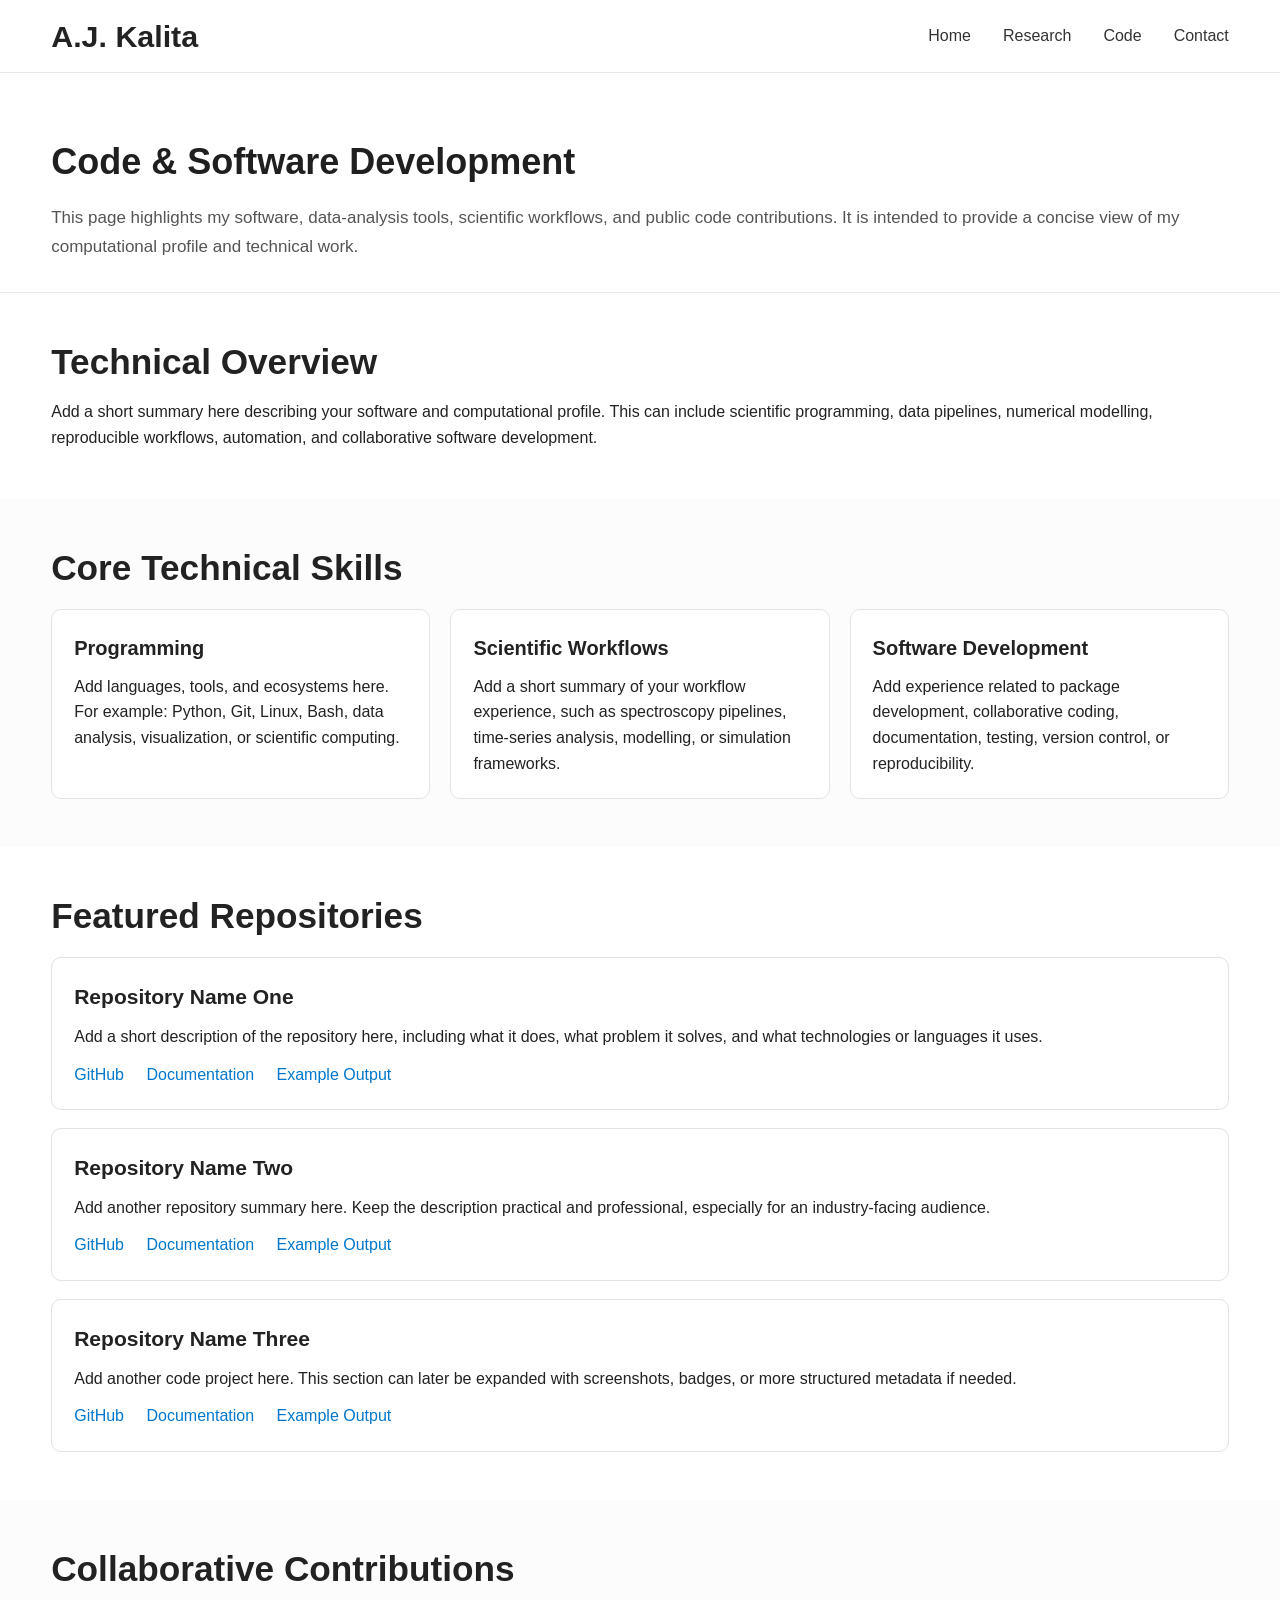
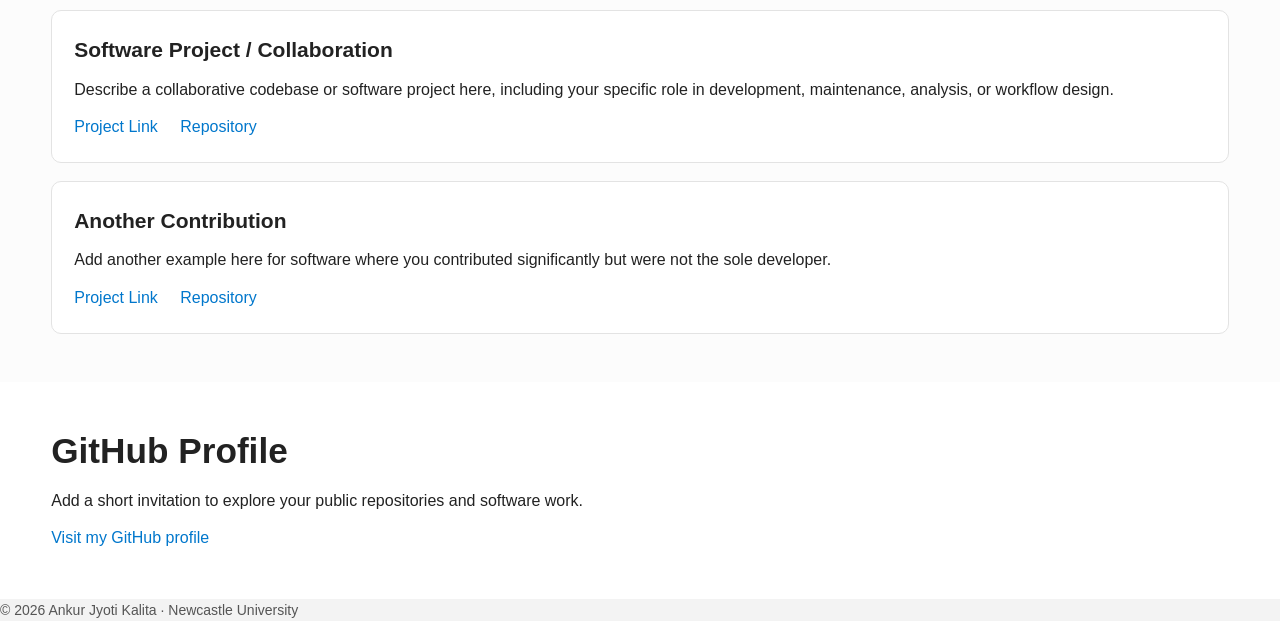
==== code.html @ 619321eb "updated page styles" ====
<!DOCTYPE html>
<html lang="en">
<head>
    <meta charset="UTF-8">
    <meta name="viewport" content="width=device-width, initial-scale=1.0">
    <title>Code | Ankur Jyoti Kalita</title>
    <link rel="stylesheet" href="css/styles.css">
</head>
<body>

    <nav class="navbar">
        <div class="nav-container">
            <div class="logo">A.J. Kalita</div>
            <ul class="nav-links">
                <li><a href="index.html">Home</a></li>
                <li><a href="research.html">Research</a></li>
                <li><a href="code.html">Code</a></li>
                <li><a href="contact.html">Contact</a></li>
            </ul>
        </div>
    </nav>

    <header class="page-header">
        <div class="container">
            <h1>Code & Software Development</h1>
            <p class="page-intro">
                This page highlights my software, data-analysis tools, scientific workflows,
                and public code contributions. It is intended to provide a concise view of
                my computational profile and technical work.
            </p>
        </div>
    </header>

    <main>

        <section class="content-section">
            <div class="container">
                <h2>Technical Overview</h2>
                <p>
                    Add a short summary here describing your software and computational profile.
                    This can include scientific programming, data pipelines, numerical modelling,
                    reproducible workflows, automation, and collaborative software development.
                </p>
            </div>
        </section>

        <section class="content-section alt-section">
            <div class="container">
                <h2>Core Technical Skills</h2>

                <div class="card-grid">
                    <article class="info-card">
                        <h3>Programming</h3>
                        <p>
                            Add languages, tools, and ecosystems here. For example: Python, Git,
                            Linux, Bash, data analysis, visualization, or scientific computing.
                        </p>
                    </article>

                    <article class="info-card">
                        <h3>Scientific Workflows</h3>
                        <p>
                            Add a short summary of your workflow experience, such as spectroscopy
                            pipelines, time-series analysis, modelling, or simulation frameworks.
                        </p>
                    </article>

                    <article class="info-card">
                        <h3>Software Development</h3>
                        <p>
                            Add experience related to package development, collaborative coding,
                            documentation, testing, version control, or reproducibility.
                        </p>
                    </article>
                </div>
            </div>
        </section>

        <section class="content-section">
            <div class="container">
                <h2>Featured Repositories</h2>

                <div class="stack-list">
                    <article class="stack-item">
                        <h3>Repository Name One</h3>
                        <p>
                            Add a short description of the repository here, including what it does,
                            what problem it solves, and what technologies or languages it uses.
                        </p>
                        <p class="item-links">
                            <a href="#">GitHub</a>
                            <a href="#">Documentation</a>
                            <a href="#">Example Output</a>
                        </p>
                    </article>

                    <article class="stack-item">
                        <h3>Repository Name Two</h3>
                        <p>
                            Add another repository summary here. Keep the description practical and
                            professional, especially for an industry-facing audience.
                        </p>
                        <p class="item-links">
                            <a href="#">GitHub</a>
                            <a href="#">Documentation</a>
                            <a href="#">Example Output</a>
                        </p>
                    </article>

                    <article class="stack-item">
                        <h3>Repository Name Three</h3>
                        <p>
                            Add another code project here. This section can later be expanded with
                            screenshots, badges, or more structured metadata if needed.
                        </p>
                        <p class="item-links">
                            <a href="#">GitHub</a>
                            <a href="#">Documentation</a>
                            <a href="#">Example Output</a>
                        </p>
                    </article>
                </div>
            </div>
        </section>

        <section class="content-section alt-section">
            <div class="container">
                <h2>Collaborative Contributions</h2>

                <div class="stack-list">
                    <article class="stack-item">
                        <h3>Software Project / Collaboration</h3>
                        <p>
                            Describe a collaborative codebase or software project here, including
                            your specific role in development, maintenance, analysis, or workflow design.
                        </p>
                        <p class="item-links">
                            <a href="#">Project Link</a>
                            <a href="#">Repository</a>
                        </p>
                    </article>

                    <article class="stack-item">
                        <h3>Another Contribution</h3>
                        <p>
                            Add another example here for software where you contributed significantly
                            but were not the sole developer.
                        </p>
                        <p class="item-links">
                            <a href="#">Project Link</a>
                            <a href="#">Repository</a>
                        </p>
                    </article>
                </div>
            </div>
        </section>

        <section class="content-section">
            <div class="container">
                <h2>GitHub Profile</h2>
                <p>
                    Add a short invitation to explore your public repositories and software work.
                </p>
                <p class="item-links">
                    <a href="#">Visit my GitHub profile</a>
                </p>
            </div>
        </section>

    </main>

    <footer>
        <p>© 2026 Ankur Jyoti Kalita · Newcastle University</p>
    </footer>

</body>
</html>
---- css/styles.css ----
/* ================= RESET / BASE ================= */
* {
    margin: 0;
    padding: 0;
    box-sizing: border-box;
}

:root {
    --text: #222;
    --muted: #444;
    --muted-2: #555;
    --bg: #f9f9f9;
    --white: #ffffff;
    --border: #e3e3e3;
    --border-light: #e8e8e8;
    --footer-bg: #f3f3f3;
    --accent: #1f4e79;
    --accent-dark: #163955;
}

body {
    font-family: -apple-system, BlinkMacSystemFont, "Segoe UI", Roboto, sans-serif;
    line-height: 1.6;
    color: var(--text);
    background-color: var(--bg);
}

/* shared width for navbar + content */
.container,
.nav-container {
    width: min(1400px, 92vw);
    margin: 0 auto;
}

/* ================= NAVBAR ================= */
.navbar {
    background: var(--white);
    border-bottom: 1px solid var(--border-light);
    position: sticky;
    top: 0;
    z-index: 1000;
}

.nav-container {
    display: flex;
    justify-content: space-between;
    align-items: center;
    min-height: 72px;
}

.logo {
    font-weight: 600;
    font-size: 1.9rem;
    line-height: 1;
    color: var(--text);
}

.nav-links {
    list-style: none;
    display: flex;
    gap: 2rem;
    align-items: center;
}

.nav-links a {
    text-decoration: none;
    color: #333;
    font-size: 1rem;
    line-height: 1;
    transition: color 0.2s ease;
}

.nav-links a:hover {
    color: #0077cc;
}

.nav-links a.active {
    color: var(--accent);
    font-weight: 600;
}

/* ================= GENERAL SECTIONS ================= */
section {
    background: var(--white);
}

.content-section {
    padding: 3rem 0;
}

.alt-section {
    background: #fcfcfc;
}

h2 {
    font-size: 2.2rem;
    line-height: 1.2;
    margin-bottom: 1rem;
}

/* ================= HOME BANNER ================= */
.home-banner {
    position: relative;
    min-height: 60vh;
    display: flex;
    align-items: center;
    justify-content: center;
    text-align: center;
    background: url("../assets/images/stars.jpg") center center / cover no-repeat;
}

.banner-overlay {
    position: absolute;
    inset: 0;
    background: rgba(0, 0, 0, 0.45);
}

.banner-content {
    position: relative;
    z-index: 1;
    color: var(--white);
    padding: 2rem;
}

.banner-content h1 {
    font-size: 3.2rem;
    font-weight: 600;
    margin-bottom: 0.5rem;
}

.banner-content p {
    font-size: 1.15rem;
    opacity: 0.95;
}

/* ================= HOMEPAGE TEXT BLOCK ================= */
.section-heading {
    margin-bottom: 2rem;
}

.section-heading h2 {
    margin-bottom: 1rem;
}

.lead-text {
    width: 100%;
    max-width: none;
    font-size: 1.05rem;
    color: var(--muted);
    line-height: 1.75;
}

/* ================= FEATURE GRID ================= */
.feature-grid {
    display: grid;
    grid-template-columns: repeat(3, minmax(0, 1fr));
    gap: 2rem;
    margin-top: 1.5rem;
    width: 100%;
}

.feature-card {
    background: var(--white);
    border: 1px solid var(--border);
    border-radius: 16px;
    padding: 1.5rem;
    text-align: center;
    transition: transform 0.2s ease, box-shadow 0.2s ease;
}

.feature-card:hover {
    transform: translateY(-4px);
    box-shadow: 0 10px 24px rgba(0, 0, 0, 0.08);
}

.feature-image-wrap {
    width: 230px;
    height: 230px;
    border-radius: 50%;
    overflow: hidden;
    margin: 0 auto 1.2rem auto;
    border: 4px solid #f2f2f2;
}

.feature-image-wrap img {
    width: 100%;
    height: 100%;
    object-fit: cover;
}

.feature-card h3 {
    margin-bottom: 0.75rem;
    font-size: 1.4rem;
}

.feature-card p {
    color: var(--text);
}

/* ================= BUTTONS / LINKS ================= */
.button-link {
    display: inline-block;
    margin-top: 1rem;
    padding: 0.75rem 1.2rem;
    background: var(--accent);
    color: var(--white);
    text-decoration: none;
    border-radius: 10px;
    font-weight: 500;
    transition: background 0.2s ease;
}

.button-link:hover {
    background: var(--accent-dark);
}

.item-links {
    margin-top: 12px;
}

.item-links a {
    text-decoration: none;
    color: #0077cc;
    margin-right: 18px;
    font-weight: 500;
}

.item-links a:hover {
    text-decoration: underline;
}

/* ================= CV SECTION ================= */
.cv-buttons {
    display: flex;
    gap: 20px;
    flex-wrap: wrap;
}

.cv-card {
    flex: 1;
    min-width: 250px;
    padding: 20px;
    border: 1px solid #ddd;
    border-radius: 10px;
    text-decoration: none;
    color: inherit;
    transition: transform 0.2s ease, border-color 0.2s ease;
}

.cv-card:hover {
    border-color: #0077cc;
    transform: translateY(-3px);
}

/* ================= PAGE HEADER ================= */
.page-header {
    background: var(--white);
    padding: 60px 0 30px 0;
    border-bottom: 1px solid var(--border-light);
}

.page-header h1 {
    font-size: 36px;
    font-weight: 600;
    margin-bottom: 12px;
    color: #1f1f1f;
}

.page-intro {
    width: 100%;
    max-width: none;
    font-size: 17px;
    color: var(--muted-2);
    line-height: 1.75;
}

/* ================= CARD GRID (GENERIC) ================= */
.card-grid {
    display: grid;
    grid-template-columns: repeat(auto-fit, minmax(260px, 1fr));
    gap: 20px;
    margin-top: 20px;
}

.info-card {
    background: var(--white);
    border: 1px solid var(--border);
    border-radius: 10px;
    padding: 22px;
    transition: transform 0.2s ease, border-color 0.2s ease;
}

.info-card:hover {
    transform: translateY(-3px);
    border-color: #0077cc;
}

.info-card h3 {
    margin-bottom: 10px;
    font-size: 20px;
    color: var(--text);
}

/* ================= STACKED LIST ================= */
.stack-list {
    display: flex;
    flex-direction: column;
    gap: 18px;
    margin-top: 20px;
}

.stack-item {
    background: var(--white);
    border: 1px solid var(--border);
    border-radius: 10px;
    padding: 22px;
}

.stack-item h3 {
    margin-bottom: 10px;
    font-size: 21px;
    color: var(--text);
}

.stack-item h4 {
    font-size: 18px;
    margin-bottom: 6px;
}

/* ================= RESEARCH PAGE: TWO COLUMN LAYOUT ================= */
.two-column-layout {
    display: grid;
    grid-template-columns: 1fr 1fr;
    gap: 40px;
    margin-top: 25px;
}

.column h3 {
    margin-bottom: 15px;
    font-size: 22px;
}

.publication-list {
    display: flex;
    flex-direction: column;
    gap: 18px;
}

.publication-item {
    border-bottom: 1px solid #e5e5e5;
    padding-bottom: 12px;
}

.pub-title {
    font-weight: 500;
    font-size: 16px;
    color: var(--text);
}

.pub-meta {
    font-size: 14px;
    color: #666;
    margin-top: 3px;
}

/* ================= USEFUL LINKS ================= */
.useful-links-section {
    background: var(--accent);
    color: var(--white);
    padding: 2rem 0;
}

.useful-links-section h2 {
    margin-bottom: 1.5rem;
    color: var(--white);
}

.links-columns {
    display: grid;
    grid-template-columns: repeat(2, minmax(0, 1fr));
    gap: 2rem;
}

.useful-links-list {
    list-style: none;
}

.useful-links-list li {
    margin-bottom: 0.9rem;
    line-height: 1.5;
}

.useful-links-list a {
    color: var(--white);
    text-decoration: none;
}

.useful-links-list a:hover {
    text-decoration: underline;
}

/* ================= FOOTER ================= */
footer,
.site-footer {
    background: var(--footer-bg);
    font-size: 14px;
    color: var(--muted-2);
}

.site-footer {
    padding: 1.4rem 0;
}

.footer-flex {
    display: flex;
    justify-content: space-between;
    align-items: center;
    gap: 1rem;
}

.footer-button {
    margin-top: 0;
}

/* ================= RESPONSIVE ================= */
@media (max-width: 1100px) {
    .feature-grid {
        grid-template-columns: repeat(2, minmax(0, 1fr));
    }
}

@media (max-width: 900px) {
    .links-columns,
    .footer-flex,
    .two-column-layout {
        grid-template-columns: 1fr;
        display: grid;
    }

    .banner-content h1 {
        font-size: 2.4rem;
    }

    .feature-image-wrap {
        width: 180px;
        height: 180px;
    }

    .logo {
        font-size: 1.5rem;
    }

    .nav-links {
        gap: 1rem;
    }
}

@media (max-width: 700px) {
    .feature-grid {
        grid-template-columns: 1fr;
    }

    .nav-container {
        flex-direction: column;
        justify-content: center;
        gap: 0.8rem;
        padding: 14px 0;
    }

    .nav-links {
        flex-wrap: wrap;
        justify-content: center;
    }

    h2 {
        font-size: 1.8rem;
    }

    .page-header h1 {
        font-size: 2rem;
    }

    .banner-content h1 {
        font-size: 2rem;
    }

    .banner-content p,
    .lead-text,
    .page-intro {
        font-size: 1rem;
    }
}
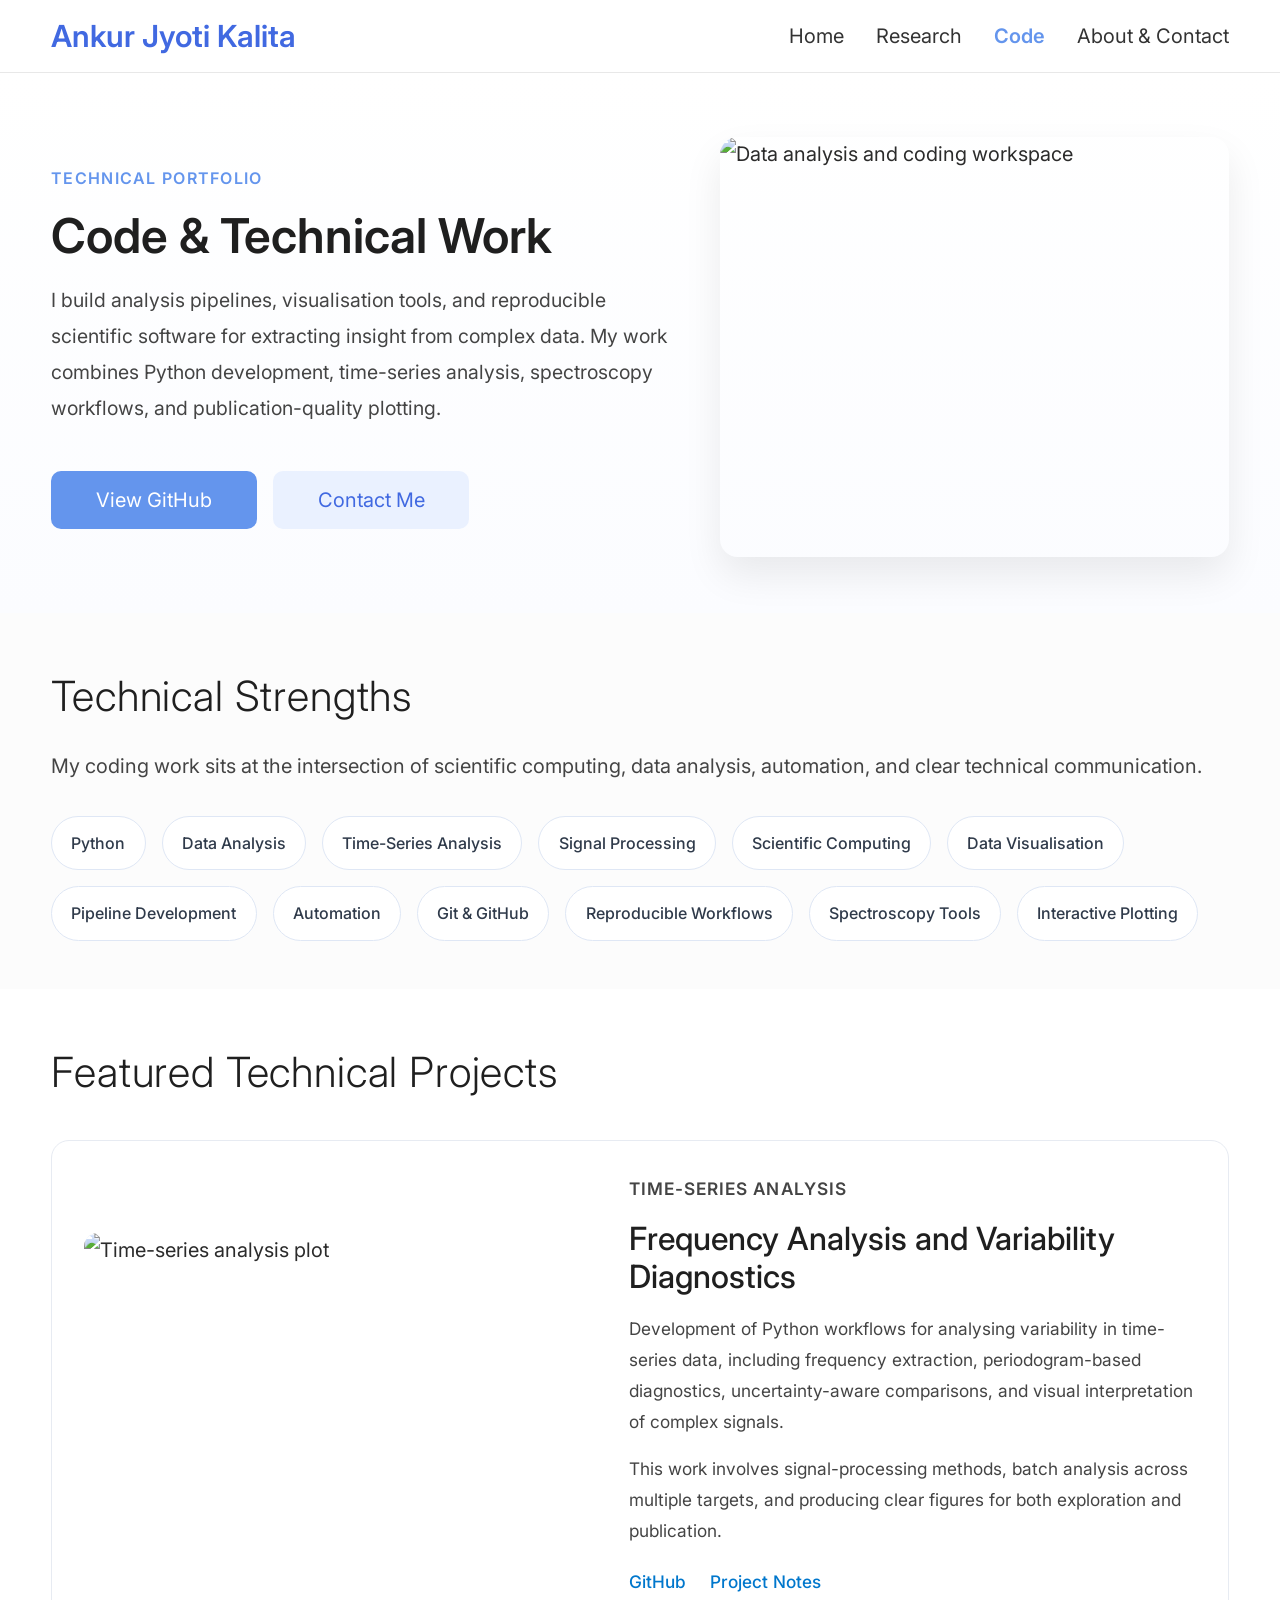
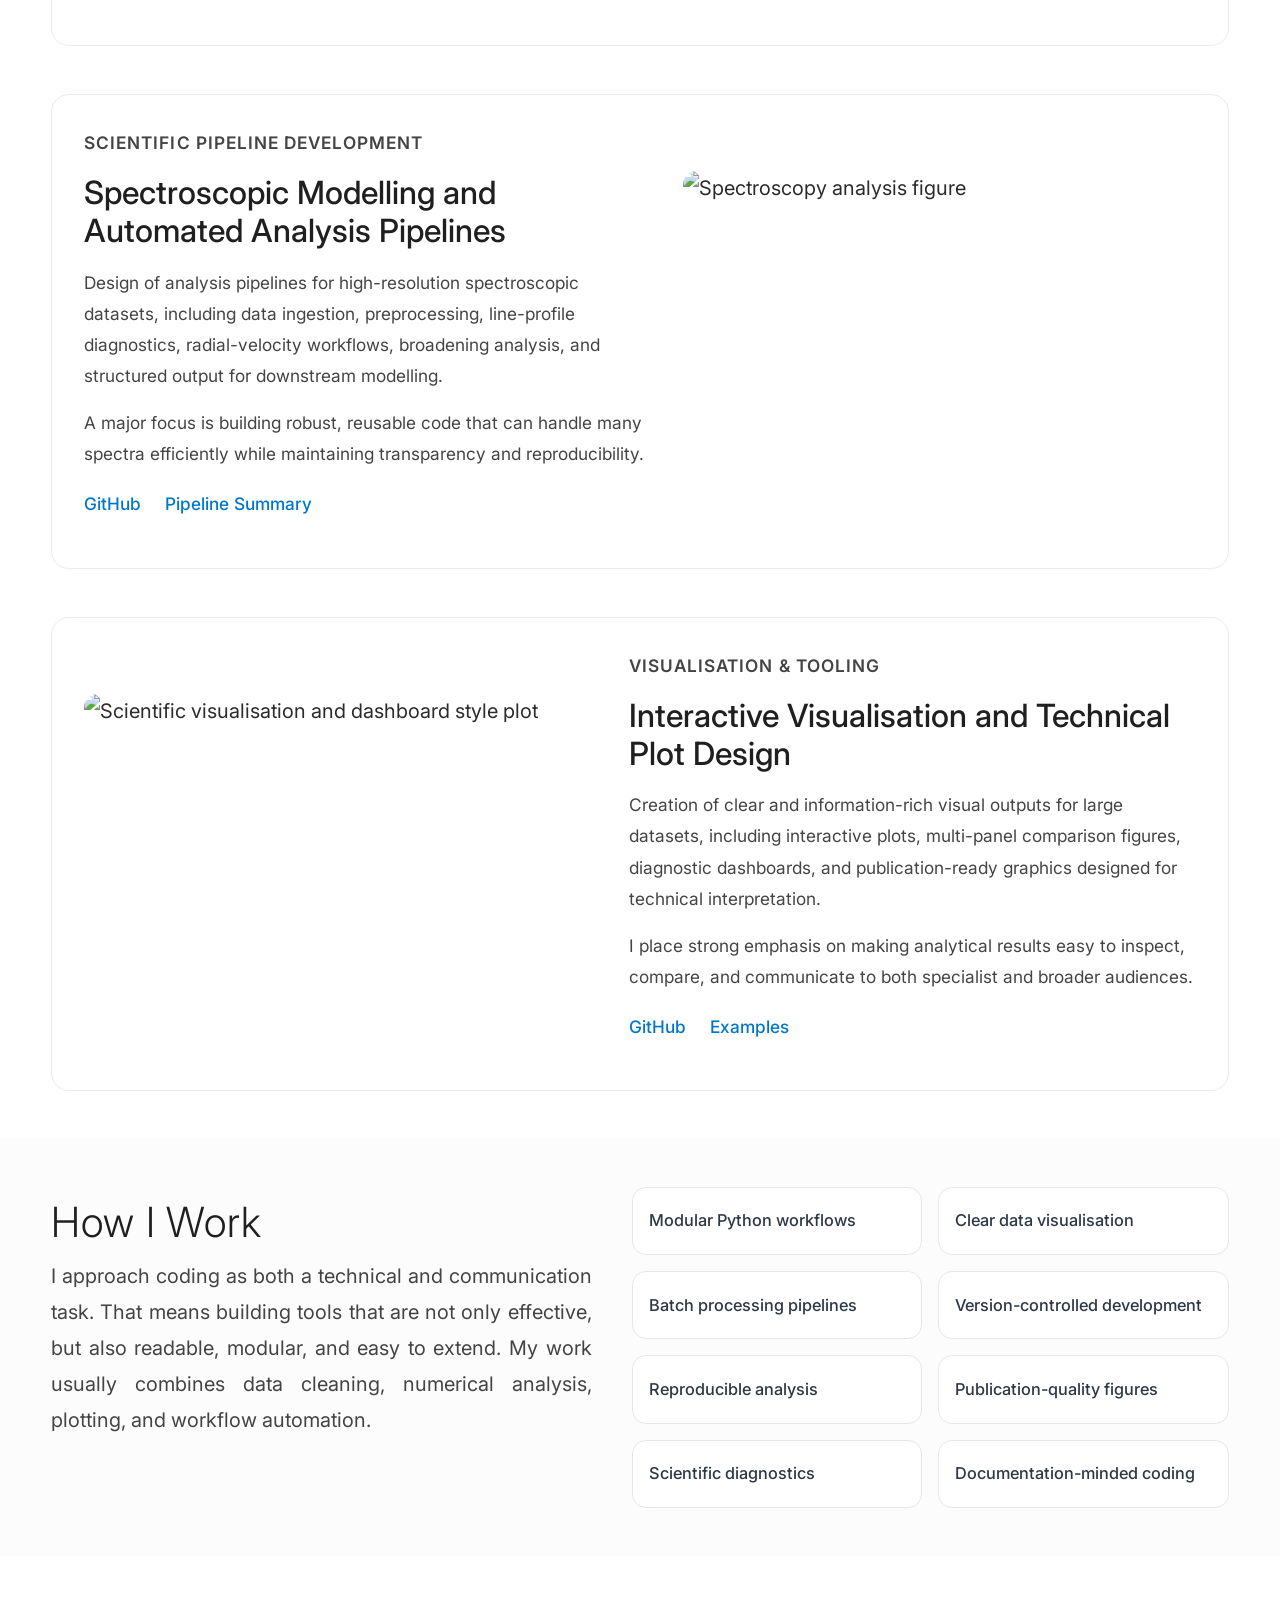
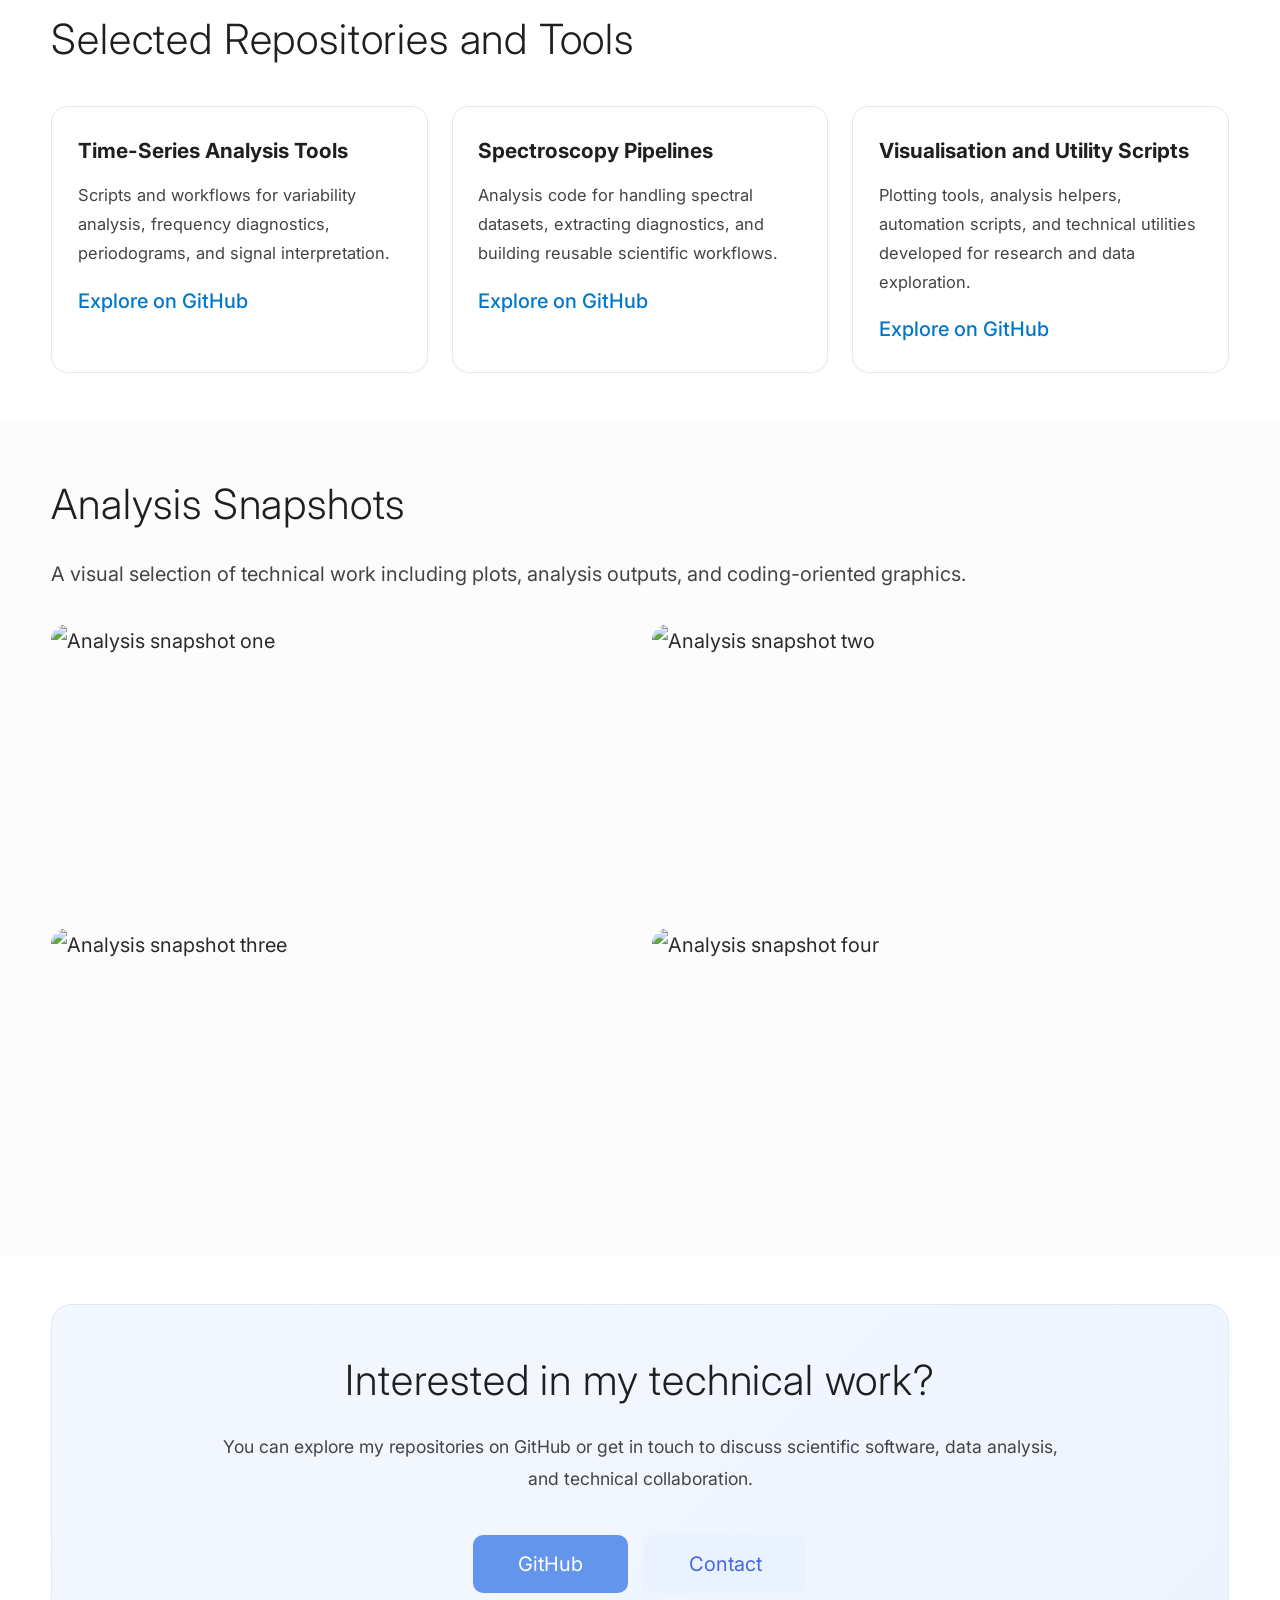
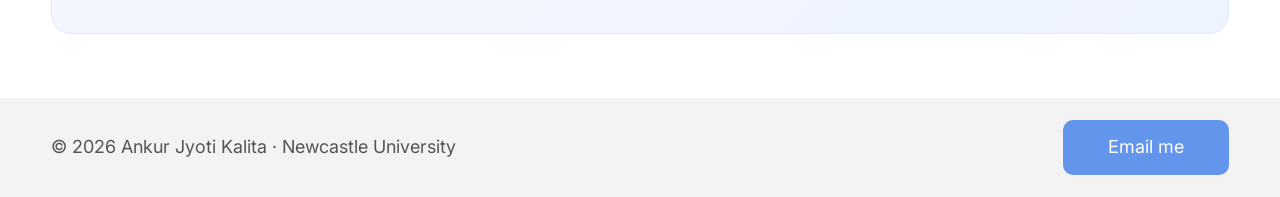
==== commit 79e9f452: "code page updated" ====
--- a/code.html
+++ b/code.html
@@ -5,172 +5,278 @@
     <meta name="viewport" content="width=device-width, initial-scale=1.0">
     <title>Code | Ankur Jyoti Kalita</title>
     <link rel="stylesheet" href="css/styles.css">
+    <link rel="stylesheet" href="css/code.css">
+    <link href="https://fonts.googleapis.com/css2?family=Inter:wght@300;400;500;600&display=swap" rel="stylesheet">
 </head>
 <body>
 
     <nav class="navbar">
         <div class="nav-container">
-            <div class="logo">A.J. Kalita</div>
+            <div class="logo">Ankur Jyoti Kalita</div>
             <ul class="nav-links">
                 <li><a href="index.html">Home</a></li>
                 <li><a href="research.html">Research</a></li>
-                <li><a href="code.html">Code</a></li>
-                <li><a href="contact.html">Contact</a></li>
+                <li><a href="code.html" class="active">Code</a></li>
+                <li><a href="contact.html">About &amp; Contact</a></li>
             </ul>
         </div>
     </nav>
 
-    <header class="page-header">
-        <div class="container">
-            <h1>Code & Software Development</h1>
-            <p class="page-intro">
-                This page highlights my software, data-analysis tools, scientific workflows,
-                and public code contributions. It is intended to provide a concise view of
-                my computational profile and technical work.
-            </p>
+    <main>
+
+        <!-- Hero / Intro -->
+        <section class="code-hero-section">
+            <div class="container">
+                <div class="code-hero-grid">
+                    <div class="code-hero-text">
+                        <p class="code-kicker">Technical Portfolio</p>
+                        <h1>Code &amp; Technical Work</h1>
+                        <p class="code-hero-lead">
+                            I build analysis pipelines, visualisation tools, and reproducible scientific software
+                            for extracting insight from complex data. My work combines Python development,
+                            time-series analysis, spectroscopy workflows, and publication-quality plotting.
+                        </p>
+
+                        <div class="code-hero-buttons">
+                            <a href="https://github.com/Ankurjyoti07/" target="_blank" class="button-link">View GitHub</a>
+                            <a href="contact.html" class="button-link secondary-button">Contact Me</a>
+                        </div>
+                    </div>
+
+                    <div class="code-hero-image">
+                        <img src="assets/images/code_hero.jpg" alt="Data analysis and coding workspace">
+                    </div>
+                </div>
+            </div>
+        </section>
+
+        <!-- Skills / strengths -->
+        <section class="content-section alt-section">
+            <div class="container">
+                <div class="section-heading">
+                    <h2>Technical Strengths</h2>
+                    <p class="lead-text">
+                        My coding work sits at the intersection of scientific computing, data analysis,
+                        automation, and clear technical communication.
+                    </p>
+                </div>
+
+                <div class="skills-grid">
+                    <div class="skill-pill">Python</div>
+                    <div class="skill-pill">Data Analysis</div>
+                    <div class="skill-pill">Time-Series Analysis</div>
+                    <div class="skill-pill">Signal Processing</div>
+                    <div class="skill-pill">Scientific Computing</div>
+                    <div class="skill-pill">Data Visualisation</div>
+                    <div class="skill-pill">Pipeline Development</div>
+                    <div class="skill-pill">Automation</div>
+                    <div class="skill-pill">Git &amp; GitHub</div>
+                    <div class="skill-pill">Reproducible Workflows</div>
+                    <div class="skill-pill">Spectroscopy Tools</div>
+                    <div class="skill-pill">Interactive Plotting</div>
+                </div>
+            </div>
+        </section>
+
+        <!-- Featured projects -->
+        <section class="content-section">
+            <div class="container">
+                <div class="section-heading">
+                    <h2>Featured Technical Projects</h2>
+                </div>
+
+                <div class="project-showcase">
+
+                    <article class="project-feature">
+                        <div class="project-image">
+                            <img src="assets/images/project_timeseries.jpg" alt="Time-series analysis plot">
+                        </div>
+                        <div class="project-content">
+                            <p class="project-tag">Time-Series Analysis</p>
+                            <h3>Frequency Analysis and Variability Diagnostics</h3>
+                            <p>
+                                Development of Python workflows for analysing variability in time-series data,
+                                including frequency extraction, periodogram-based diagnostics, uncertainty-aware
+                                comparisons, and visual interpretation of complex signals.
+                            </p>
+                            <p>
+                                This work involves signal-processing methods, batch analysis across multiple targets,
+                                and producing clear figures for both exploration and publication.
+                            </p>
+                            <p class="project-links">
+                                <a href="https://github.com/Ankurjyoti07/" target="_blank">GitHub</a>
+                                <a href="#">Project Notes</a>
+                            </p>
+                        </div>
+                    </article>
+
+                    <article class="project-feature reverse">
+                        <div class="project-image">
+                            <img src="assets/images/project_spectroscopy.jpg" alt="Spectroscopy analysis figure">
+                        </div>
+                        <div class="project-content">
+                            <p class="project-tag">Scientific Pipeline Development</p>
+                            <h3>Spectroscopic Modelling and Automated Analysis Pipelines</h3>
+                            <p>
+                                Design of analysis pipelines for high-resolution spectroscopic datasets, including
+                                data ingestion, preprocessing, line-profile diagnostics, radial-velocity workflows,
+                                broadening analysis, and structured output for downstream modelling.
+                            </p>
+                            <p>
+                                A major focus is building robust, reusable code that can handle many spectra efficiently
+                                while maintaining transparency and reproducibility.
+                            </p>
+                            <p class="project-links">
+                                <a href="https://github.com/Ankurjyoti07/" target="_blank">GitHub</a>
+                                <a href="#">Pipeline Summary</a>
+                            </p>
+                        </div>
+                    </article>
+
+                    <article class="project-feature">
+                        <div class="project-image">
+                            <img src="assets/images/project_visualisation.jpg" alt="Scientific visualisation and dashboard style plot">
+                        </div>
+                        <div class="project-content">
+                            <p class="project-tag">Visualisation &amp; Tooling</p>
+                            <h3>Interactive Visualisation and Technical Plot Design</h3>
+                            <p>
+                                Creation of clear and information-rich visual outputs for large datasets, including
+                                interactive plots, multi-panel comparison figures, diagnostic dashboards, and
+                                publication-ready graphics designed for technical interpretation.
+                            </p>
+                            <p>
+                                I place strong emphasis on making analytical results easy to inspect, compare,
+                                and communicate to both specialist and broader audiences.
+                            </p>
+                            <p class="project-links">
+                                <a href="https://github.com/Ankurjyoti07/" target="_blank">GitHub</a>
+                                <a href="#">Examples</a>
+                            </p>
+                        </div>
+                    </article>
+
+                </div>
+            </div>
+        </section>
+
+        <!-- How I work -->
+        <section class="content-section alt-section">
+            <div class="container">
+                <div class="work-grid">
+                    <div class="work-text">
+                        <h2>How I Work</h2>
+                        <p class="lead-text">
+                            I approach coding as both a technical and communication task. That means building tools
+                            that are not only effective, but also readable, modular, and easy to extend. My work
+                            usually combines data cleaning, numerical analysis, plotting, and workflow automation.
+                        </p>
+                    </div>
+
+                    <div class="work-checklist">
+                        <div class="work-card">Modular Python workflows</div>
+                        <div class="work-card">Clear data visualisation</div>
+                        <div class="work-card">Batch processing pipelines</div>
+                        <div class="work-card">Version-controlled development</div>
+                        <div class="work-card">Reproducible analysis</div>
+                        <div class="work-card">Publication-quality figures</div>
+                        <div class="work-card">Scientific diagnostics</div>
+                        <div class="work-card">Documentation-minded coding</div>
+                    </div>
+                </div>
+            </div>
+        </section>
+
+        <!-- Repository highlight -->
+        <section class="content-section">
+            <div class="container">
+                <div class="section-heading">
+                    <h2>Selected Repositories and Tools</h2>
+                </div>
+
+                <div class="repo-grid">
+                    <article class="repo-card">
+                        <h3>Time-Series Analysis Tools</h3>
+                        <p>
+                            Scripts and workflows for variability analysis, frequency diagnostics,
+                            periodograms, and signal interpretation.
+                        </p>
+                        <a href="https://github.com/Ankurjyoti07/" target="_blank">Explore on GitHub</a>
+                    </article>
+
+                    <article class="repo-card">
+                        <h3>Spectroscopy Pipelines</h3>
+                        <p>
+                            Analysis code for handling spectral datasets, extracting diagnostics,
+                            and building reusable scientific workflows.
+                        </p>
+                        <a href="https://github.com/Ankurjyoti07/" target="_blank">Explore on GitHub</a>
+                    </article>
+
+                    <article class="repo-card">
+                        <h3>Visualisation and Utility Scripts</h3>
+                        <p>
+                            Plotting tools, analysis helpers, automation scripts, and technical utilities
+                            developed for research and data exploration.
+                        </p>
+                        <a href="https://github.com/Ankurjyoti07/" target="_blank">Explore on GitHub</a>
+                    </article>
+                </div>
+            </div>
+        </section>
+
+        <!-- Snapshot gallery -->
+        <section class="content-section alt-section">
+            <div class="container">
+                <div class="section-heading">
+                    <h2>Analysis Snapshots</h2>
+                    <p class="lead-text">
+                        A visual selection of technical work including plots, analysis outputs,
+                        and coding-oriented graphics.
+                    </p>
+                </div>
+
+                <div class="snapshot-grid">
+                    <div class="snapshot-item">
+                        <img src="assets/images/snapshot_1.jpg" alt="Analysis snapshot one">
+                    </div>
+                    <div class="snapshot-item">
+                        <img src="assets/images/snapshot_2.jpg" alt="Analysis snapshot two">
+                    </div>
+                    <div class="snapshot-item">
+                        <img src="assets/images/snapshot_3.jpg" alt="Analysis snapshot three">
+                    </div>
+                    <div class="snapshot-item">
+                        <img src="assets/images/snapshot_4.jpg" alt="Analysis snapshot four">
+                    </div>
+                </div>
+            </div>
+        </section>
+
+        <!-- Closing CTA -->
+        <section class="content-section code-cta-section">
+            <div class="container">
+                <div class="code-cta-box">
+                    <h2>Interested in my technical work?</h2>
+                    <p>
+                        You can explore my repositories on GitHub or get in touch to discuss
+                        scientific software, data analysis, and technical collaboration.
+                    </p>
+                    <div class="code-cta-links">
+                        <a href="https://github.com/Ankurjyoti07/" target="_blank" class="button-link">GitHub</a>
+                        <a href="contact.html" class="button-link secondary-button">Contact</a>
+                    </div>
+                </div>
+            </div>
+        </section>
+
+    </main>
+
+    <footer class="site-footer">
+        <div class="container footer-flex">
+            <p>© 2026 Ankur Jyoti Kalita · Newcastle University</p>
+            <a href="mailto:a.j.kalita2@newcastle.ac.uk" class="button-link footer-button">Email me</a>
         </div>
-    </header>
-
-    <main>
-
-        <section class="content-section">
-            <div class="container">
-                <h2>Technical Overview</h2>
-                <p>
-                    Add a short summary here describing your software and computational profile.
-                    This can include scientific programming, data pipelines, numerical modelling,
-                    reproducible workflows, automation, and collaborative software development.
-                </p>
-            </div>
-        </section>
-
-        <section class="content-section alt-section">
-            <div class="container">
-                <h2>Core Technical Skills</h2>
-
-                <div class="card-grid">
-                    <article class="info-card">
-                        <h3>Programming</h3>
-                        <p>
-                            Add languages, tools, and ecosystems here. For example: Python, Git,
-                            Linux, Bash, data analysis, visualization, or scientific computing.
-                        </p>
-                    </article>
-
-                    <article class="info-card">
-                        <h3>Scientific Workflows</h3>
-                        <p>
-                            Add a short summary of your workflow experience, such as spectroscopy
-                            pipelines, time-series analysis, modelling, or simulation frameworks.
-                        </p>
-                    </article>
-
-                    <article class="info-card">
-                        <h3>Software Development</h3>
-                        <p>
-                            Add experience related to package development, collaborative coding,
-                            documentation, testing, version control, or reproducibility.
-                        </p>
-                    </article>
-                </div>
-            </div>
-        </section>
-
-        <section class="content-section">
-            <div class="container">
-                <h2>Featured Repositories</h2>
-
-                <div class="stack-list">
-                    <article class="stack-item">
-                        <h3>Repository Name One</h3>
-                        <p>
-                            Add a short description of the repository here, including what it does,
-                            what problem it solves, and what technologies or languages it uses.
-                        </p>
-                        <p class="item-links">
-                            <a href="#">GitHub</a>
-                            <a href="#">Documentation</a>
-                            <a href="#">Example Output</a>
-                        </p>
-                    </article>
-
-                    <article class="stack-item">
-                        <h3>Repository Name Two</h3>
-                        <p>
-                            Add another repository summary here. Keep the description practical and
-                            professional, especially for an industry-facing audience.
-                        </p>
-                        <p class="item-links">
-                            <a href="#">GitHub</a>
-                            <a href="#">Documentation</a>
-                            <a href="#">Example Output</a>
-                        </p>
-                    </article>
-
-                    <article class="stack-item">
-                        <h3>Repository Name Three</h3>
-                        <p>
-                            Add another code project here. This section can later be expanded with
-                            screenshots, badges, or more structured metadata if needed.
-                        </p>
-                        <p class="item-links">
-                            <a href="#">GitHub</a>
-                            <a href="#">Documentation</a>
-                            <a href="#">Example Output</a>
-                        </p>
-                    </article>
-                </div>
-            </div>
-        </section>
-
-        <section class="content-section alt-section">
-            <div class="container">
-                <h2>Collaborative Contributions</h2>
-
-                <div class="stack-list">
-                    <article class="stack-item">
-                        <h3>Software Project / Collaboration</h3>
-                        <p>
-                            Describe a collaborative codebase or software project here, including
-                            your specific role in development, maintenance, analysis, or workflow design.
-                        </p>
-                        <p class="item-links">
-                            <a href="#">Project Link</a>
-                            <a href="#">Repository</a>
-                        </p>
-                    </article>
-
-                    <article class="stack-item">
-                        <h3>Another Contribution</h3>
-                        <p>
-                            Add another example here for software where you contributed significantly
-                            but were not the sole developer.
-                        </p>
-                        <p class="item-links">
-                            <a href="#">Project Link</a>
-                            <a href="#">Repository</a>
-                        </p>
-                    </article>
-                </div>
-            </div>
-        </section>
-
-        <section class="content-section">
-            <div class="container">
-                <h2>GitHub Profile</h2>
-                <p>
-                    Add a short invitation to explore your public repositories and software work.
-                </p>
-                <p class="item-links">
-                    <a href="#">Visit my GitHub profile</a>
-                </p>
-            </div>
-        </section>
-
-    </main>
-
-    <footer>
-        <p>© 2026 Ankur Jyoti Kalita · Newcastle University</p>
     </footer>
 
 </body>
--- a/css/styles.css
+++ b/css/styles.css
@@ -6,7 +6,7 @@
 }
 
 :root {
-    --text: #222;
+    --text: #4169E1;
     --muted: #444;
     --muted-2: #555;
     --bg: #f9f9f9;
@@ -14,21 +14,22 @@
     --border: #e3e3e3;
     --border-light: #e8e8e8;
     --footer-bg: #f3f3f3;
-    --accent: #1f4e79;
+    --accent: #6495ED;
     --accent-dark: #163955;
 }
 
 body {
-    font-family: -apple-system, BlinkMacSystemFont, "Segoe UI", Roboto, sans-serif;
-    line-height: 1.6;
-    color: var(--text);
-    background-color: var(--bg);
+    font-family: 'Inter', -apple-system, BlinkMacSystemFont, "Segoe UI", Roboto, sans-serif;
+    font-size: 20px;        /*increase from default (~16px) */
+    line-height: 1.7;
+    color: #2b2b2b;
+    background-color: #f9f9f9;
 }
 
 /* shared width for navbar + content */
 .container,
 .nav-container {
-    width: min(1400px, 92vw);
+    width: min(1600px, 92vw);
     margin: 0 auto;
 }
 
@@ -65,7 +66,7 @@
 .nav-links a {
     text-decoration: none;
     color: #333;
-    font-size: 1rem;
+    font-size: 1.25rem;
     line-height: 1;
     transition: color 0.2s ease;
 }
@@ -93,9 +94,10 @@
 }
 
 h2 {
-    font-size: 2.2rem;
-    line-height: 1.2;
-    margin-bottom: 1rem;
+    font-size: 2.6rem;
+    font-weight: 300;         /* thin look */
+    letter-spacing: 0.02em;   /* airy spacing */
+    color: #1f1f1f;           /* darker charcoal */
 }
 
 /* ================= HOME BANNER ================= */
@@ -129,7 +131,7 @@
 }
 
 .banner-content p {
-    font-size: 1.15rem;
+    font-size: 1.25rem;
     opacity: 0.95;
 }
 
@@ -143,11 +145,18 @@
 }
 
 .lead-text {
-    width: 100%;
+    font-size: 1.25rem;
+    line-height: 1.8;
+    color: #444;              /* softer than heading */
     max-width: none;
-    font-size: 1.05rem;
-    color: var(--muted);
-    line-height: 1.75;
+    text-align: justify;
+    text-justify: inter-word;
+    margin-bottom: 1.2rem
+}
+
+.lead-text strong {
+    font-weight: 500;
+    color: #1f1f1f;
 }
 
 /* ================= FEATURE GRID ================= */
@@ -160,22 +169,22 @@
 }
 
 .feature-card {
-    background: var(--white);
-    border: 1px solid var(--border);
-    border-radius: 16px;
-    padding: 1.5rem;
+    background: white;
+    border: none;
+    padding: 1.8rem;
     text-align: center;
-    transition: transform 0.2s ease, box-shadow 0.2s ease;
-}
+}
+
 
 .feature-card:hover {
-    transform: translateY(-4px);
-    box-shadow: 0 10px 24px rgba(0, 0, 0, 0.08);
-}
+    transform: none /*translateY(-6px)*/;
+    box-shadow:none /* 0 14px 30px rgba(0, 0, 0, 0.10)*/;
+}
+
 
 .feature-image-wrap {
-    width: 230px;
-    height: 230px;
+    width: 400px;
+    height: 280px;
     border-radius: 50%;
     overflow: hidden;
     margin: 0 auto 1.2rem auto;
@@ -188,25 +197,30 @@
     object-fit: cover;
 }
 
+
 .feature-card h3 {
-    margin-bottom: 0.75rem;
-    font-size: 1.4rem;
+    margin-top: 0.5rem;
+    margin-bottom: 0.6rem;
 }
 
 .feature-card p {
-    color: var(--text);
-}
+    font-size: 1.15rem;
+    line-height: 1.75;
+    color: #444;
+}
+
 
 /* ================= BUTTONS / LINKS ================= */
+
 .button-link {
     display: inline-block;
     margin-top: 1rem;
-    padding: 0.75rem 1.2rem;
+    padding: 0.75rem 2.8rem;
     background: var(--accent);
     color: var(--white);
     text-decoration: none;
     border-radius: 10px;
-    font-weight: 500;
+    font-weight: 400;
     transition: background 0.2s ease;
 }
 
@@ -229,29 +243,6 @@
     text-decoration: underline;
 }
 
-/* ================= CV SECTION ================= */
-.cv-buttons {
-    display: flex;
-    gap: 20px;
-    flex-wrap: wrap;
-}
-
-.cv-card {
-    flex: 1;
-    min-width: 250px;
-    padding: 20px;
-    border: 1px solid #ddd;
-    border-radius: 10px;
-    text-decoration: none;
-    color: inherit;
-    transition: transform 0.2s ease, border-color 0.2s ease;
-}
-
-.cv-card:hover {
-    border-color: #0077cc;
-    transform: translateY(-3px);
-}
-
 /* ================= PAGE HEADER ================= */
 .page-header {
     background: var(--white);
@@ -269,7 +260,7 @@
 .page-intro {
     width: 100%;
     max-width: none;
-    font-size: 17px;
+    font-size: 20px;
     color: var(--muted-2);
     line-height: 1.75;
 }
@@ -403,7 +394,7 @@
 footer,
 .site-footer {
     background: var(--footer-bg);
-    font-size: 14px;
+    font-size: 18px;
     color: var(--muted-2);
 }
 
@@ -487,6 +478,6 @@
     .banner-content p,
     .lead-text,
     .page-intro {
-        font-size: 1rem;
-    }
-}
+        font-size: 1.2rem;
+    }
+}
--- a/css/code.css
+++ b/css/code.css
@@ -0,0 +1,324 @@
+/* ================= CODE PAGE HERO ================= */
+
+.code-hero-section {
+    padding: 4rem 0 3.5rem 0;
+    background: linear-gradient(to bottom, #ffffff 0%, #fbfcff 100%);
+}
+
+.code-hero-grid {
+    display: grid;
+    grid-template-columns: 1.1fr 0.9fr;
+    gap: 3rem;
+    align-items: center;
+}
+
+.code-kicker {
+    font-size: 1rem;
+    font-weight: 600;
+    letter-spacing: 0.08em;
+    text-transform: uppercase;
+    color: var(--accent);
+    margin-bottom: 1rem;
+}
+
+.code-hero-text h1 {
+    font-size: 3rem;
+    font-weight: 600;
+    line-height: 1.15;
+    color: #1f1f1f;
+    margin-bottom: 1.2rem;
+}
+
+.code-hero-lead {
+    font-size: 1.22rem;
+    line-height: 1.85;
+    color: #444;
+    margin-bottom: 1.8rem;
+}
+
+.code-hero-buttons {
+    display: flex;
+    flex-wrap: wrap;
+    gap: 1rem;
+}
+
+.secondary-button {
+    background: #eaf1ff;
+    color: var(--text);
+}
+
+.secondary-button:hover {
+    background: #d9e7ff;
+}
+
+.code-hero-image img {
+    width: 100%;
+    height: 420px;
+    object-fit: cover;
+    border-radius: 18px;
+    display: block;
+    box-shadow: 0 18px 38px rgba(0, 0, 0, 0.08);
+}
+
+/* ================= SKILLS ================= */
+
+.skills-grid {
+    display: flex;
+    flex-wrap: wrap;
+    gap: 1rem;
+    margin-top: 1rem;
+}
+
+.skill-pill {
+    padding: 0.8rem 1.2rem;
+    background: #ffffff;
+    border: 1px solid #dfe7f5;
+    border-radius: 999px;
+    font-size: 1rem;
+    color: #2f3a4a;
+    font-weight: 500;
+}
+
+/* ================= PROJECT SHOWCASE ================= */
+
+.project-showcase {
+    display: flex;
+    flex-direction: column;
+    gap: 3rem;
+    margin-top: 1rem;
+}
+
+.project-feature {
+    display: grid;
+    grid-template-columns: 0.95fr 1.05fr;
+    gap: 2rem;
+    align-items: center;
+    padding: 2rem;
+    background: #ffffff;
+    border: 1px solid #e7ebf2;
+    border-radius: 18px;
+}
+
+.project-feature.reverse {
+    grid-template-columns: 1.05fr 0.95fr;
+}
+
+.project-feature.reverse .project-image {
+    order: 2;
+}
+
+.project-feature.reverse .project-content {
+    order: 1;
+}
+
+.project-image img {
+    width: 100%;
+    height: 320px;
+    object-fit: cover;
+    border-radius: 14px;
+    display: block;
+}
+
+.project-tag {
+    font-size: 0.95rem;
+    font-weight: 600;
+    color: var(--accent);
+    text-transform: uppercase;
+    letter-spacing: 0.06em;
+    margin-bottom: 0.7rem;
+}
+
+.project-content h3 {
+    font-size: 2rem;
+    font-weight: 500;
+    line-height: 1.2;
+    color: #1f1f1f;
+    margin-bottom: 1rem;
+}
+
+.project-content p {
+    font-size: 1.08rem;
+    line-height: 1.8;
+    color: #444;
+    margin-bottom: 1rem;
+}
+
+.project-links {
+    margin-top: 1.2rem;
+}
+
+.project-links a {
+    text-decoration: none;
+    color: #0077cc;
+    margin-right: 1.2rem;
+    font-weight: 500;
+}
+
+.project-links a:hover {
+    text-decoration: underline;
+}
+
+/* ================= HOW I WORK ================= */
+
+.work-grid {
+    display: grid;
+    grid-template-columns: 0.95fr 1.05fr;
+    gap: 2.5rem;
+    align-items: start;
+}
+
+.work-checklist {
+    display: grid;
+    grid-template-columns: repeat(2, minmax(0, 1fr));
+    gap: 1rem;
+}
+
+.work-card {
+    background: #ffffff;
+    border: 1px solid #e4e7ee;
+    border-radius: 14px;
+    padding: 1.2rem 1rem;
+    font-size: 1.02rem;
+    font-weight: 500;
+    color: #2d3746;
+}
+
+/* ================= REPO GRID ================= */
+
+.repo-grid {
+    display: grid;
+    grid-template-columns: repeat(3, minmax(0, 1fr));
+    gap: 1.5rem;
+    margin-top: 1rem;
+}
+
+.repo-card {
+    background: #ffffff;
+    border: 1px solid #e4e7ee;
+    border-radius: 16px;
+    padding: 1.6rem;
+}
+
+.repo-card h3 {
+    font-size: 1.3rem;
+    margin-bottom: 0.8rem;
+    color: #1f1f1f;
+}
+
+.repo-card p {
+    font-size: 1.03rem;
+    line-height: 1.75;
+    color: #444;
+    margin-bottom: 1rem;
+}
+
+.repo-card a {
+    text-decoration: none;
+    color: #0077cc;
+    font-weight: 500;
+}
+
+.repo-card a:hover {
+    text-decoration: underline;
+}
+
+/* ================= SNAPSHOT GRID ================= */
+
+.snapshot-grid {
+    display: grid;
+    grid-template-columns: repeat(2, minmax(0, 1fr));
+    gap: 1.5rem;
+    margin-top: 1rem;
+}
+
+.snapshot-item img {
+    width: 100%;
+    height: 280px;
+    object-fit: cover;
+    display: block;
+    border-radius: 16px;
+}
+
+/* ================= CTA ================= */
+
+.code-cta-section {
+    padding-top: 3rem;
+    padding-bottom: 4rem;
+}
+
+.code-cta-box {
+    background: linear-gradient(135deg, #f3f7ff 0%, #eef4ff 100%);
+    border: 1px solid #dfe8fa;
+    border-radius: 20px;
+    padding: 2.5rem 2rem;
+    text-align: center;
+}
+
+.code-cta-box h2 {
+    margin-bottom: 1rem;
+}
+
+.code-cta-box p {
+    max-width: 850px;
+    margin: 0 auto 1.5rem auto;
+    font-size: 1.1rem;
+    line-height: 1.8;
+    color: #444;
+}
+
+.code-cta-links {
+    display: flex;
+    justify-content: center;
+    flex-wrap: wrap;
+    gap: 1rem;
+}
+
+/* ================= RESPONSIVE ================= */
+
+@media (max-width: 1100px) {
+    .code-hero-grid,
+    .project-feature,
+    .project-feature.reverse,
+    .work-grid,
+    .repo-grid {
+        grid-template-columns: 1fr;
+    }
+
+    .project-feature.reverse .project-image,
+    .project-feature.reverse .project-content {
+        order: unset;
+    }
+}
+
+@media (max-width: 800px) {
+    .work-checklist,
+    .snapshot-grid {
+        grid-template-columns: 1fr;
+    }
+
+    .code-hero-text h1 {
+        font-size: 2.4rem;
+    }
+
+    .project-content h3 {
+        font-size: 1.6rem;
+    }
+}
+
+@media (max-width: 700px) {
+    .code-hero-image img {
+        height: 300px;
+    }
+
+    .project-image img,
+    .snapshot-item img {
+        height: 240px;
+    }
+
+    .code-hero-lead,
+    .project-content p,
+    .repo-card p,
+    .code-cta-box p {
+        font-size: 1rem;
+    }
+}
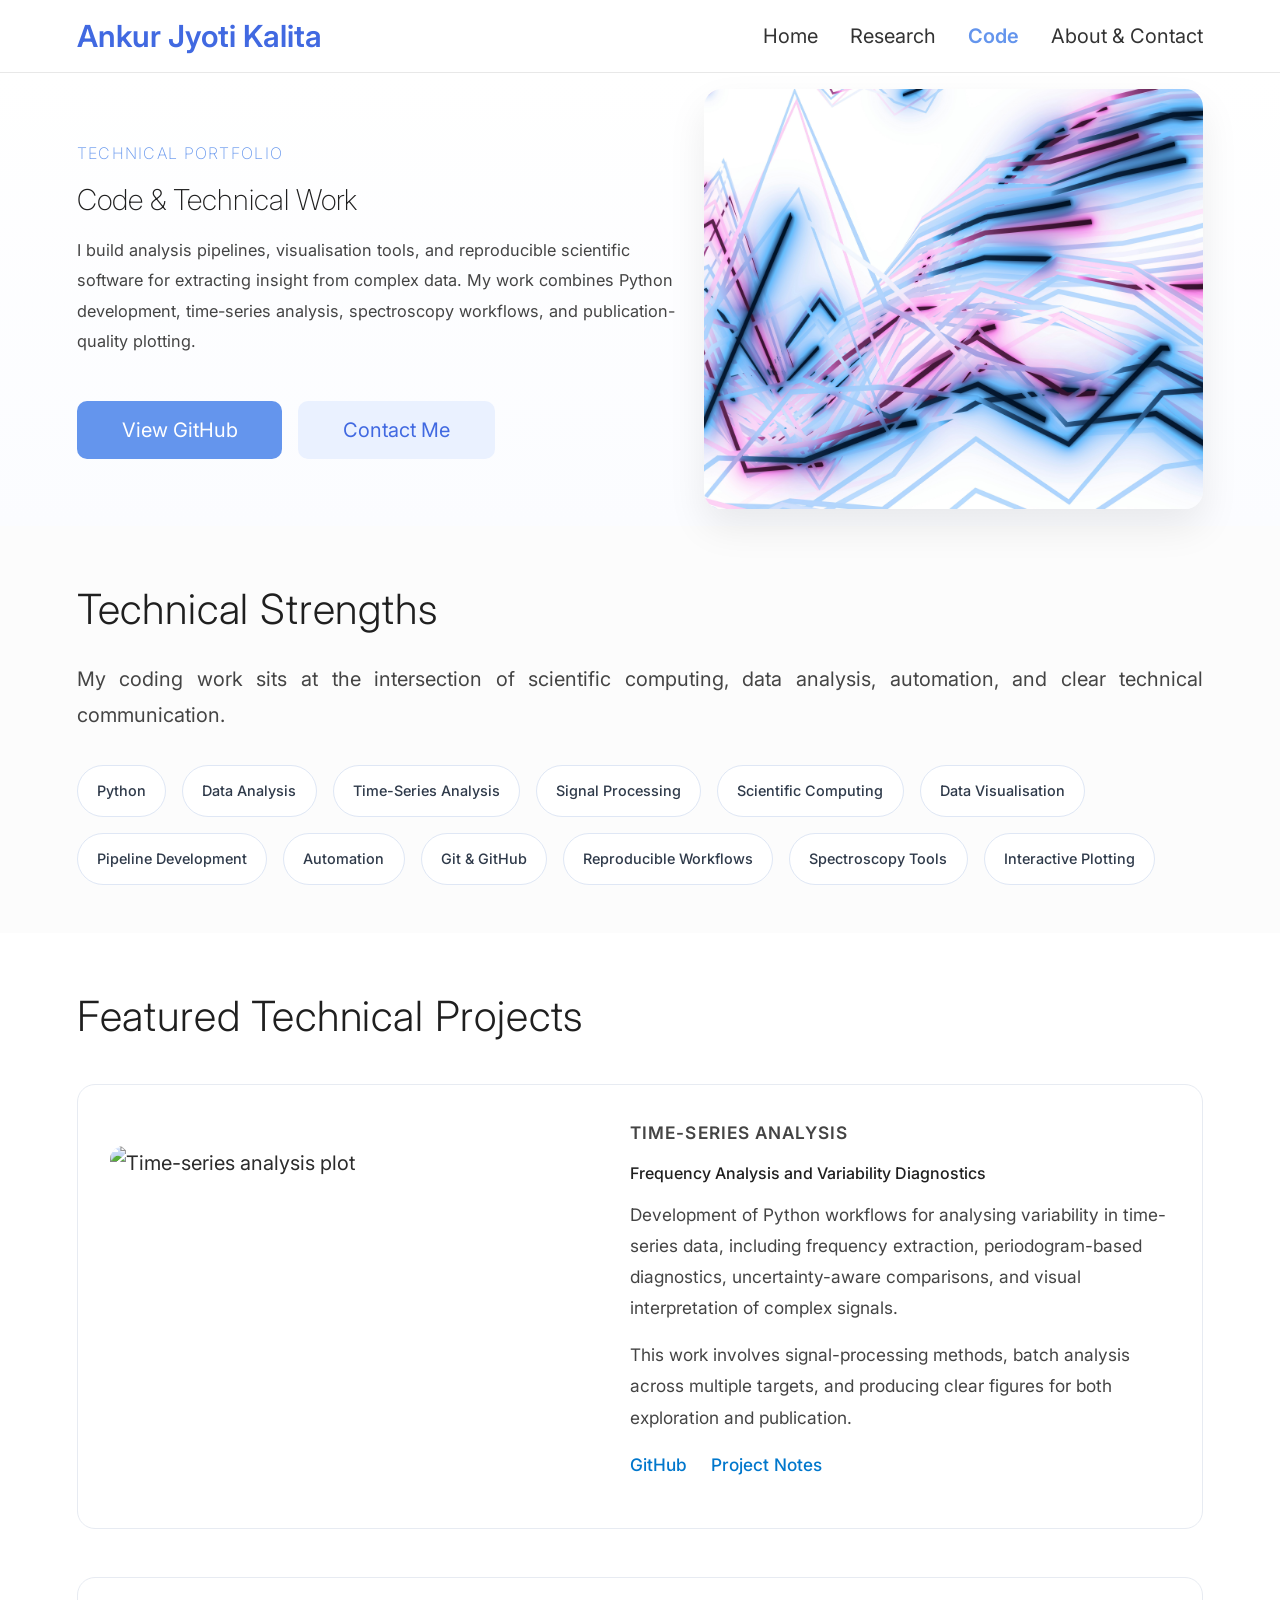
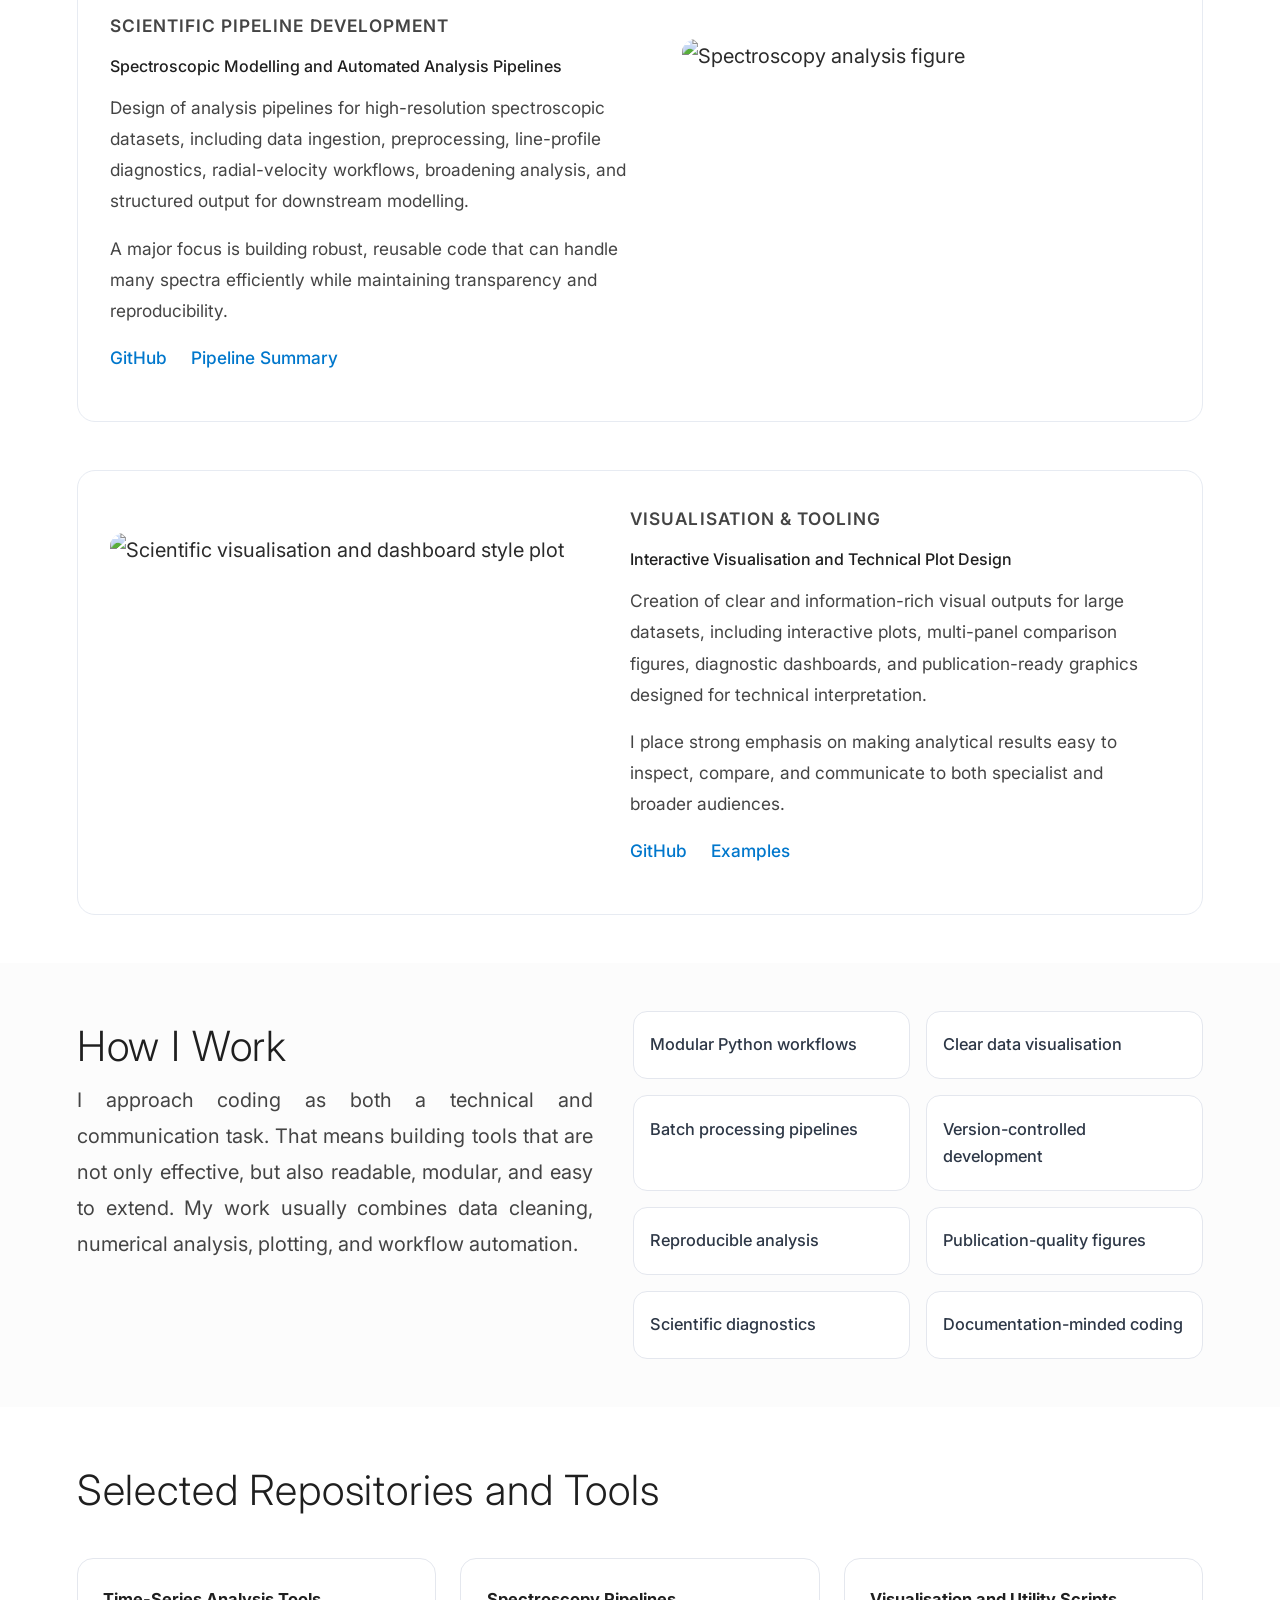
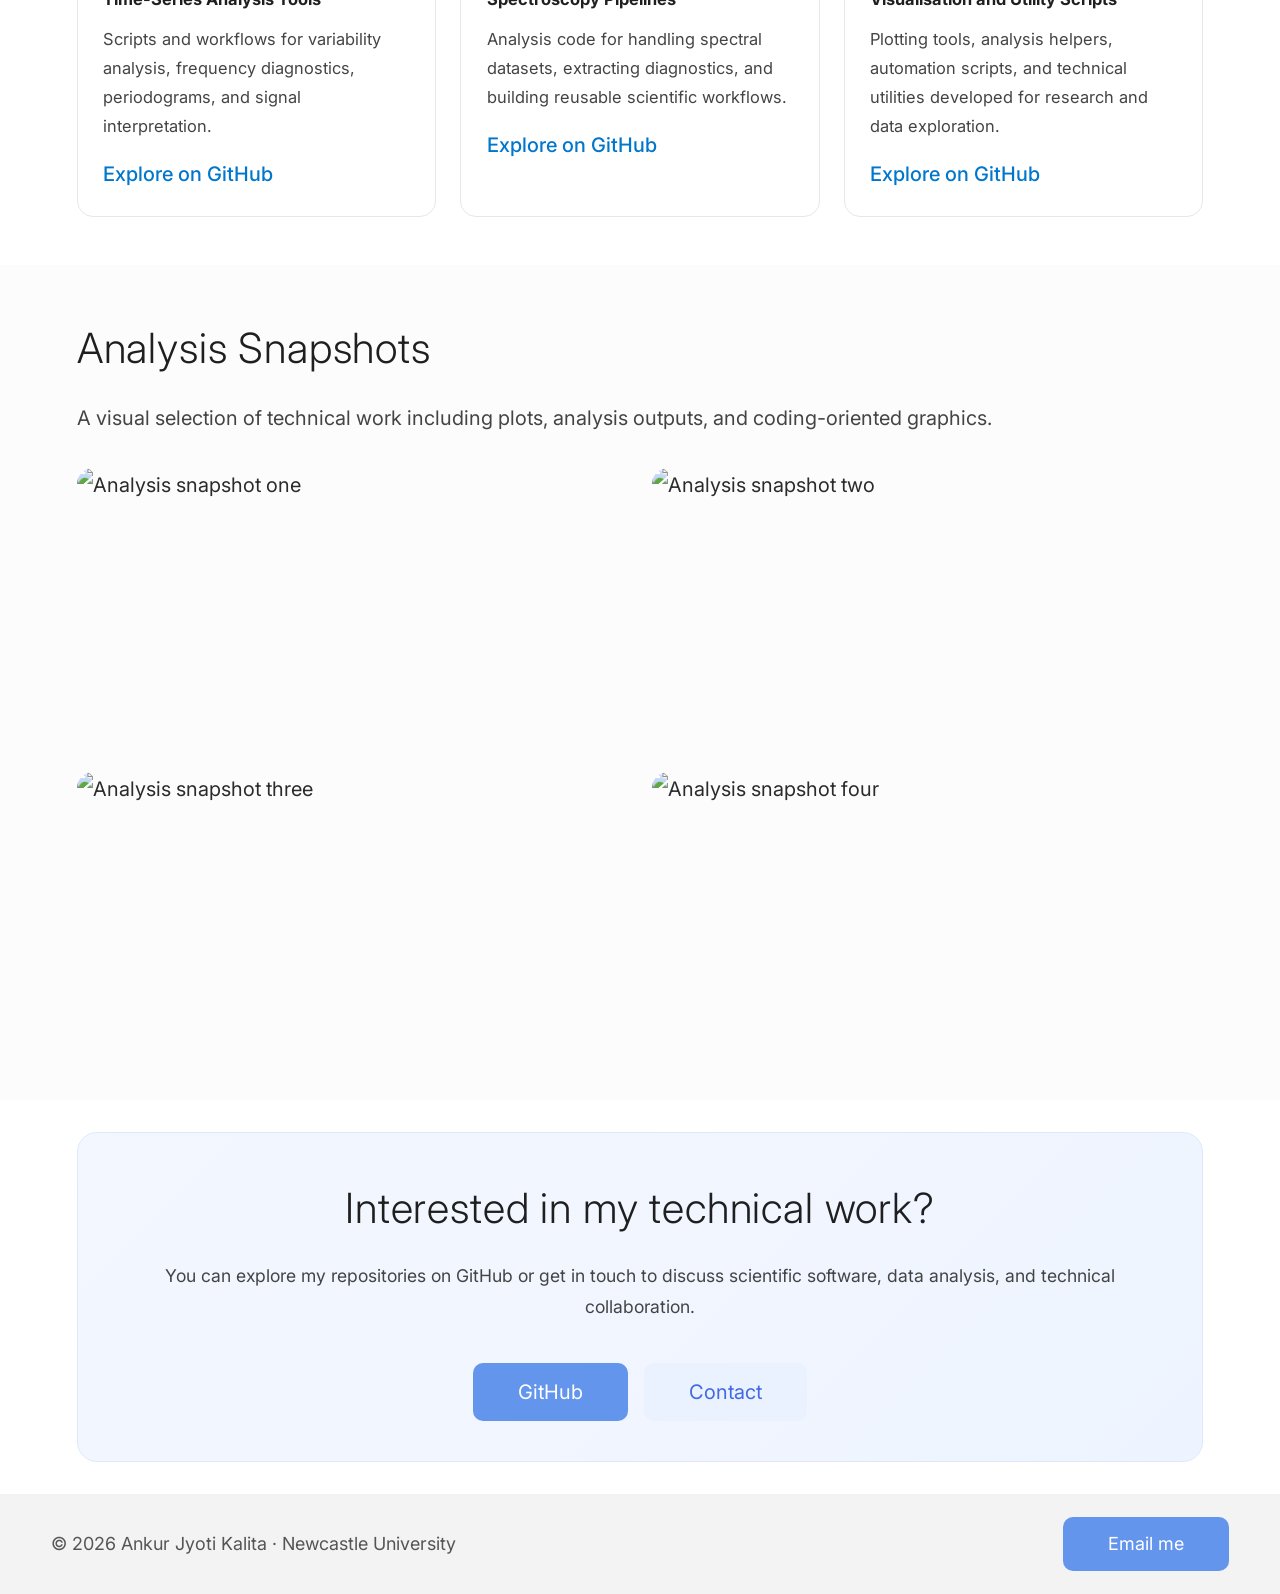
==== commit eece96e0: "code css updated" ====
--- a/code.html
+++ b/code.html
@@ -8,6 +8,7 @@
     <link rel="stylesheet" href="css/code.css">
     <link href="https://fonts.googleapis.com/css2?family=Inter:wght@300;400;500;600&display=swap" rel="stylesheet">
 </head>
+<body class="code-page">
 <body>
 
     <nav class="navbar">
--- a/css/code.css
+++ b/css/code.css
@@ -1,20 +1,30 @@
 /* ================= CODE PAGE HERO ================= */
 
+/* ================= CODE PAGE WIDTH CONTROL ================= */
+
+/* Make content narrower than homepage */
+.code-hero-section .container,
+.content-section .container,
+.code-cta-section .container {
+    width: min(1300px, 88vw);
+}
+
+
 .code-hero-section {
-    padding: 4rem 0 3.5rem 0;
+    padding: 1.02rem 0 1.05rem 0;
     background: linear-gradient(to bottom, #ffffff 0%, #fbfcff 100%);
 }
 
 .code-hero-grid {
     display: grid;
     grid-template-columns: 1.1fr 0.9fr;
-    gap: 3rem;
+    gap: 1rem;
     align-items: center;
 }
 
 .code-kicker {
     font-size: 1rem;
-    font-weight: 600;
+    font-weight: 200;
     letter-spacing: 0.08em;
     text-transform: uppercase;
     color: var(--accent);
@@ -22,15 +32,15 @@
 }
 
 .code-hero-text h1 {
-    font-size: 3rem;
-    font-weight: 600;
+    font-size: 1.8rem;
+    font-weight: 200;
     line-height: 1.15;
     color: #1f1f1f;
     margin-bottom: 1.2rem;
 }
 
 .code-hero-lead {
-    font-size: 1.22rem;
+    font-size: 1.02rem;
     line-height: 1.85;
     color: #444;
     margin-bottom: 1.8rem;
@@ -60,6 +70,13 @@
     box-shadow: 0 18px 38px rgba(0, 0, 0, 0.08);
 }
 
+
+/* ================= NAVBAR WIDTH FIX (CODE PAGE ONLY) ================= */
+
+.code-page .nav-container {
+    width: min(1300px, 88vw);
+}
+
 /* ================= SKILLS ================= */
 
 .skills-grid {
@@ -74,7 +91,7 @@
     background: #ffffff;
     border: 1px solid #dfe7f5;
     border-radius: 999px;
-    font-size: 1rem;
+    font-size: 0.9rem;
     color: #2f3a4a;
     font-weight: 500;
 }
@@ -120,7 +137,7 @@
 }
 
 .project-tag {
-    font-size: 0.95rem;
+    font-size: 0.85rem;
     font-weight: 600;
     color: var(--accent);
     text-transform: uppercase;
@@ -129,7 +146,7 @@
 }
 
 .project-content h3 {
-    font-size: 2rem;
+    font-size: 1rem;
     font-weight: 500;
     line-height: 1.2;
     color: #1f1f1f;
@@ -144,7 +161,7 @@
 }
 
 .project-links {
-    margin-top: 1.2rem;
+    margin-top: 1.01rem;
 }
 
 .project-links a {
@@ -200,7 +217,7 @@
 }
 
 .repo-card h3 {
-    font-size: 1.3rem;
+    font-size: 1.03rem;
     margin-bottom: 0.8rem;
     color: #1f1f1f;
 }
@@ -242,8 +259,8 @@
 /* ================= CTA ================= */
 
 .code-cta-section {
-    padding-top: 3rem;
-    padding-bottom: 4rem;
+    padding-top: 2rem;
+    padding-bottom: 2rem;
 }
 
 .code-cta-box {
@@ -259,7 +276,7 @@
 }
 
 .code-cta-box p {
-    max-width: 850px;
+    max-width: 1050px;
     margin: 0 auto 1.5rem auto;
     font-size: 1.1rem;
     line-height: 1.8;
@@ -297,11 +314,11 @@
     }
 
     .code-hero-text h1 {
-        font-size: 2.4rem;
+        font-size: 1.1rem;
     }
 
     .project-content h3 {
-        font-size: 1.6rem;
+        font-size: 1.1rem;
     }
 }
 
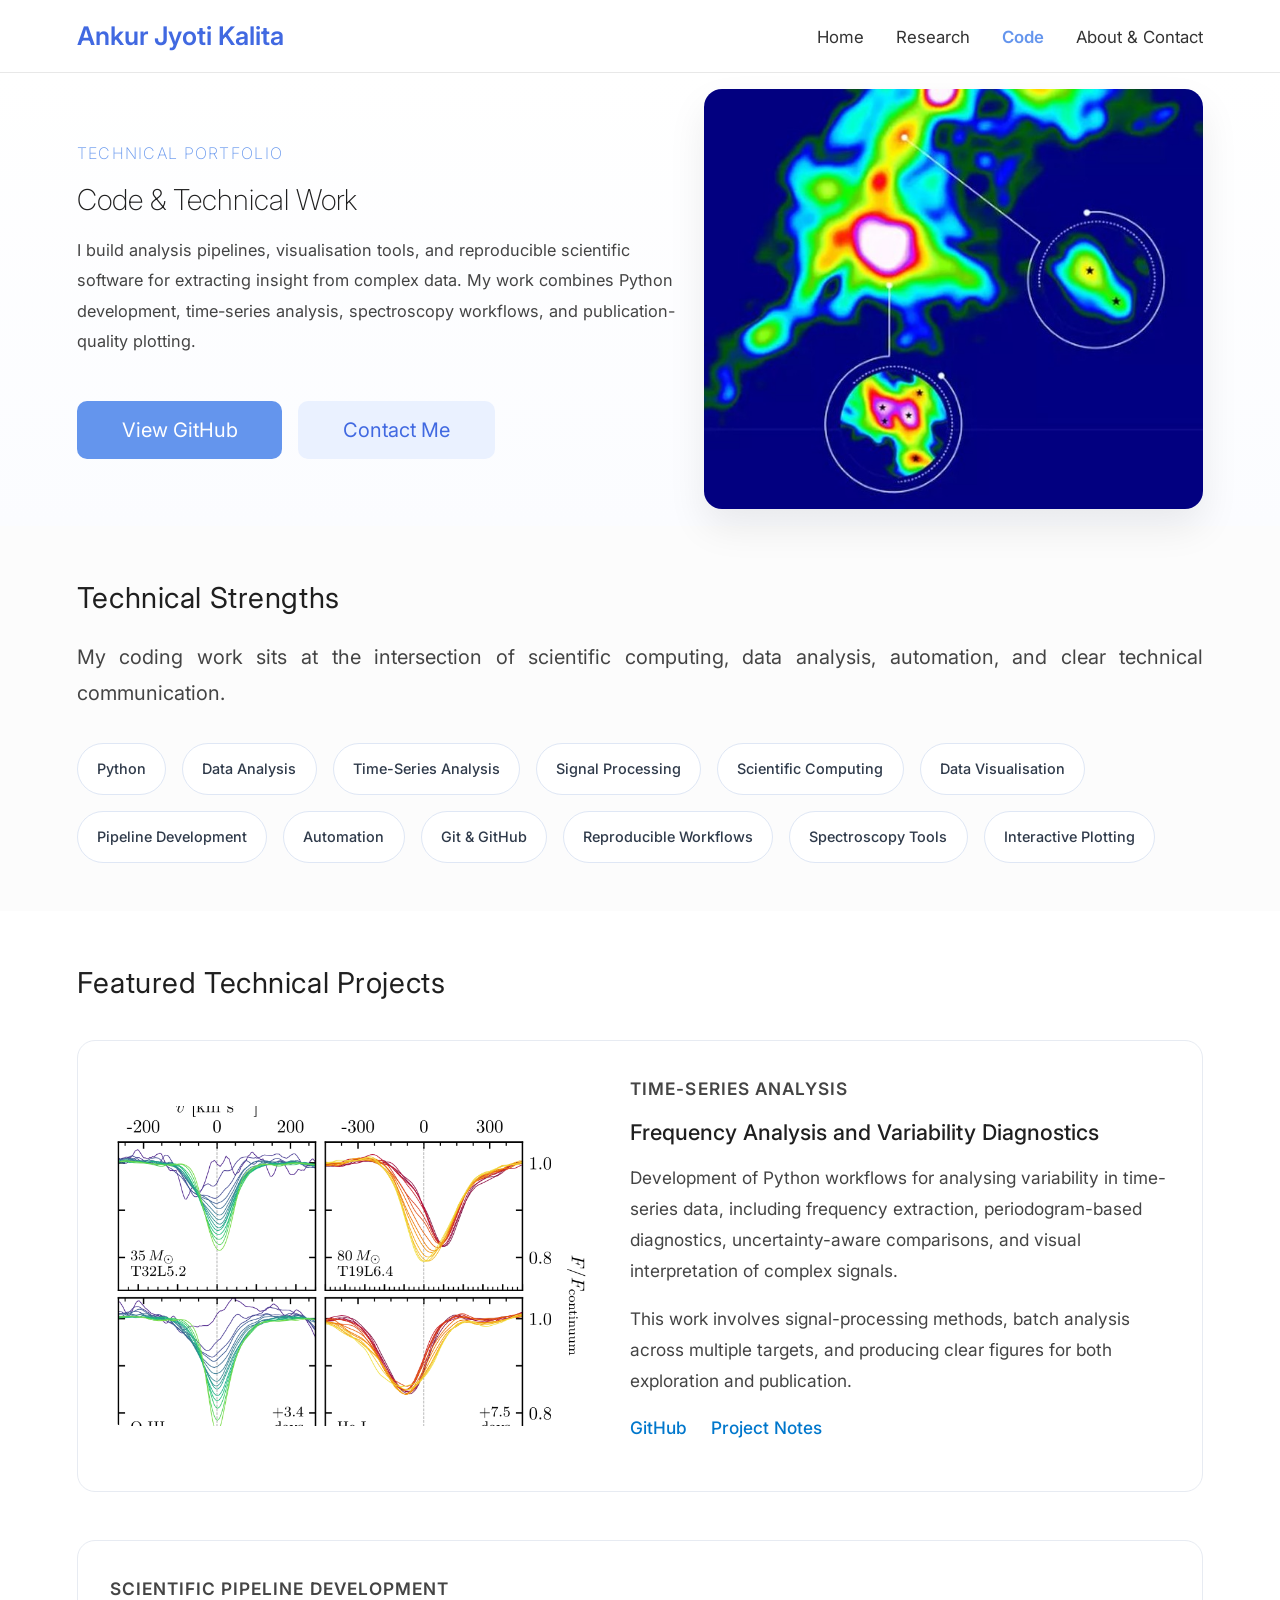
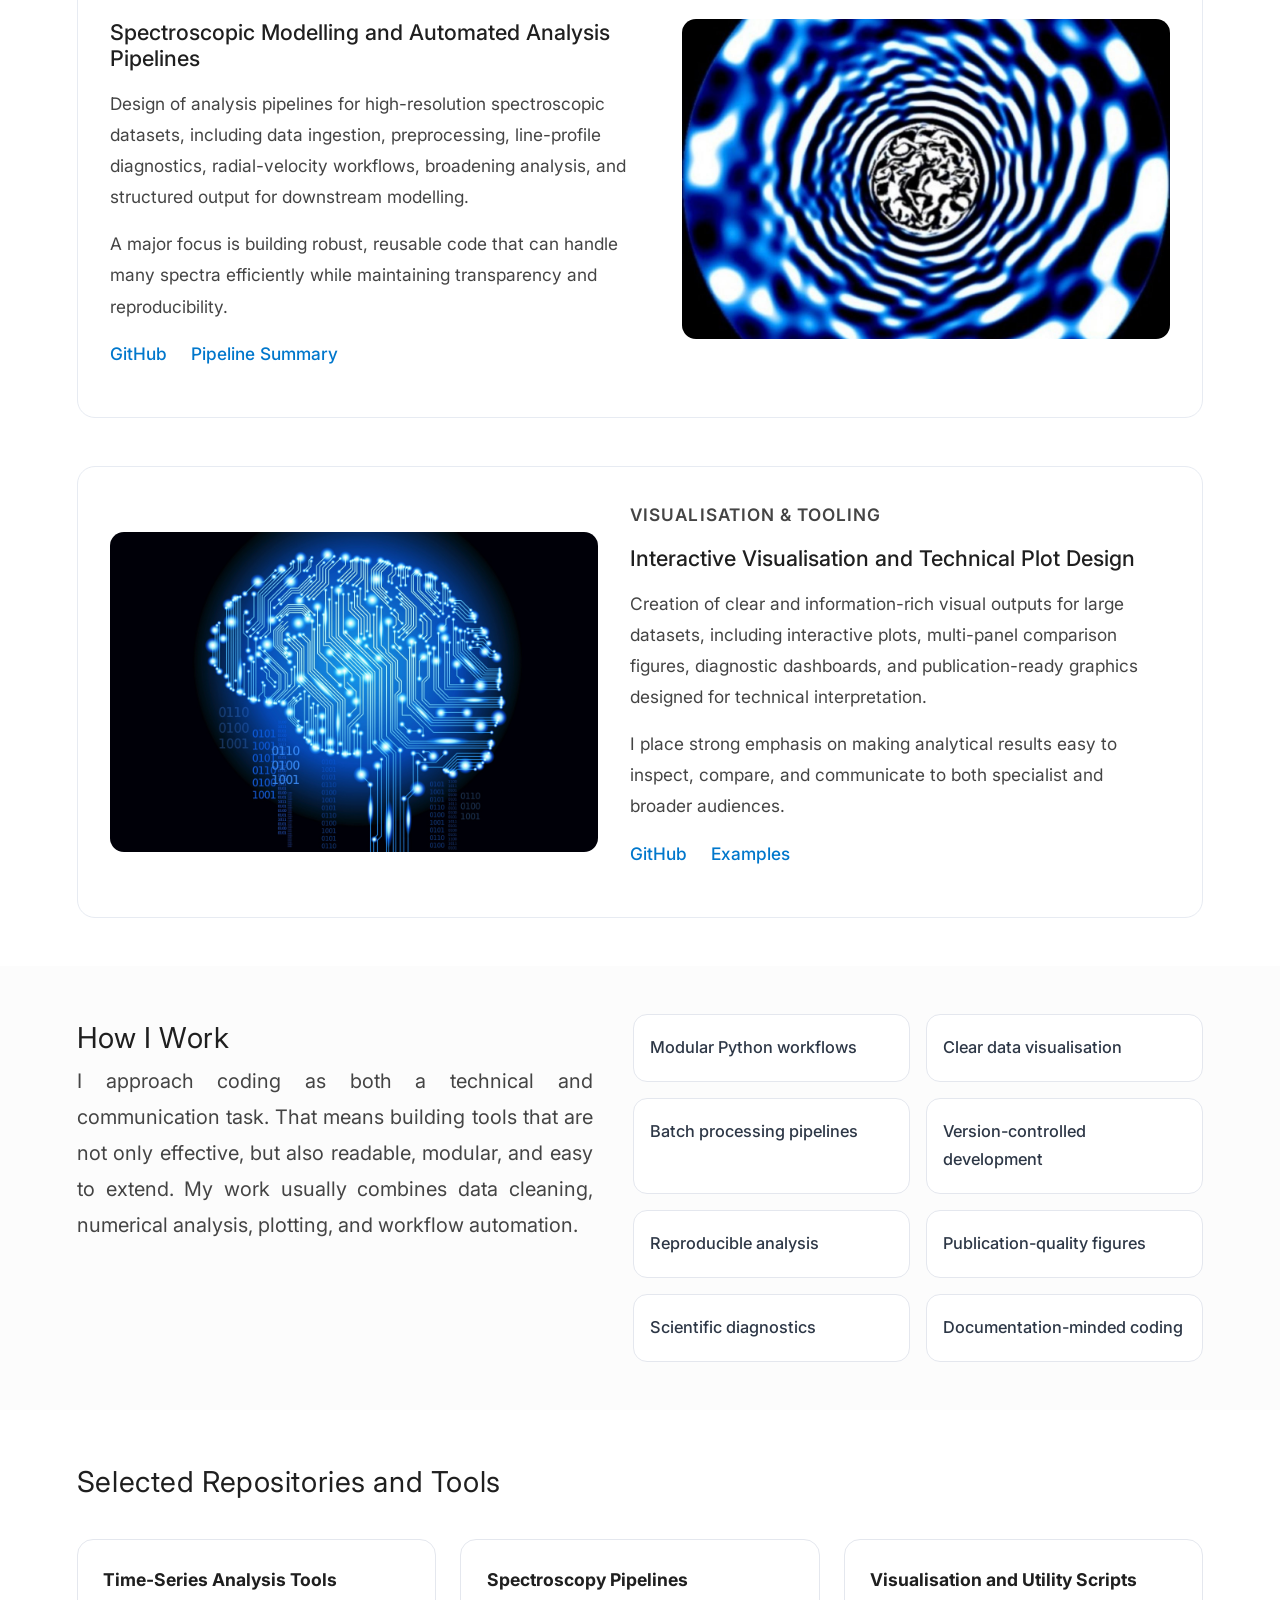
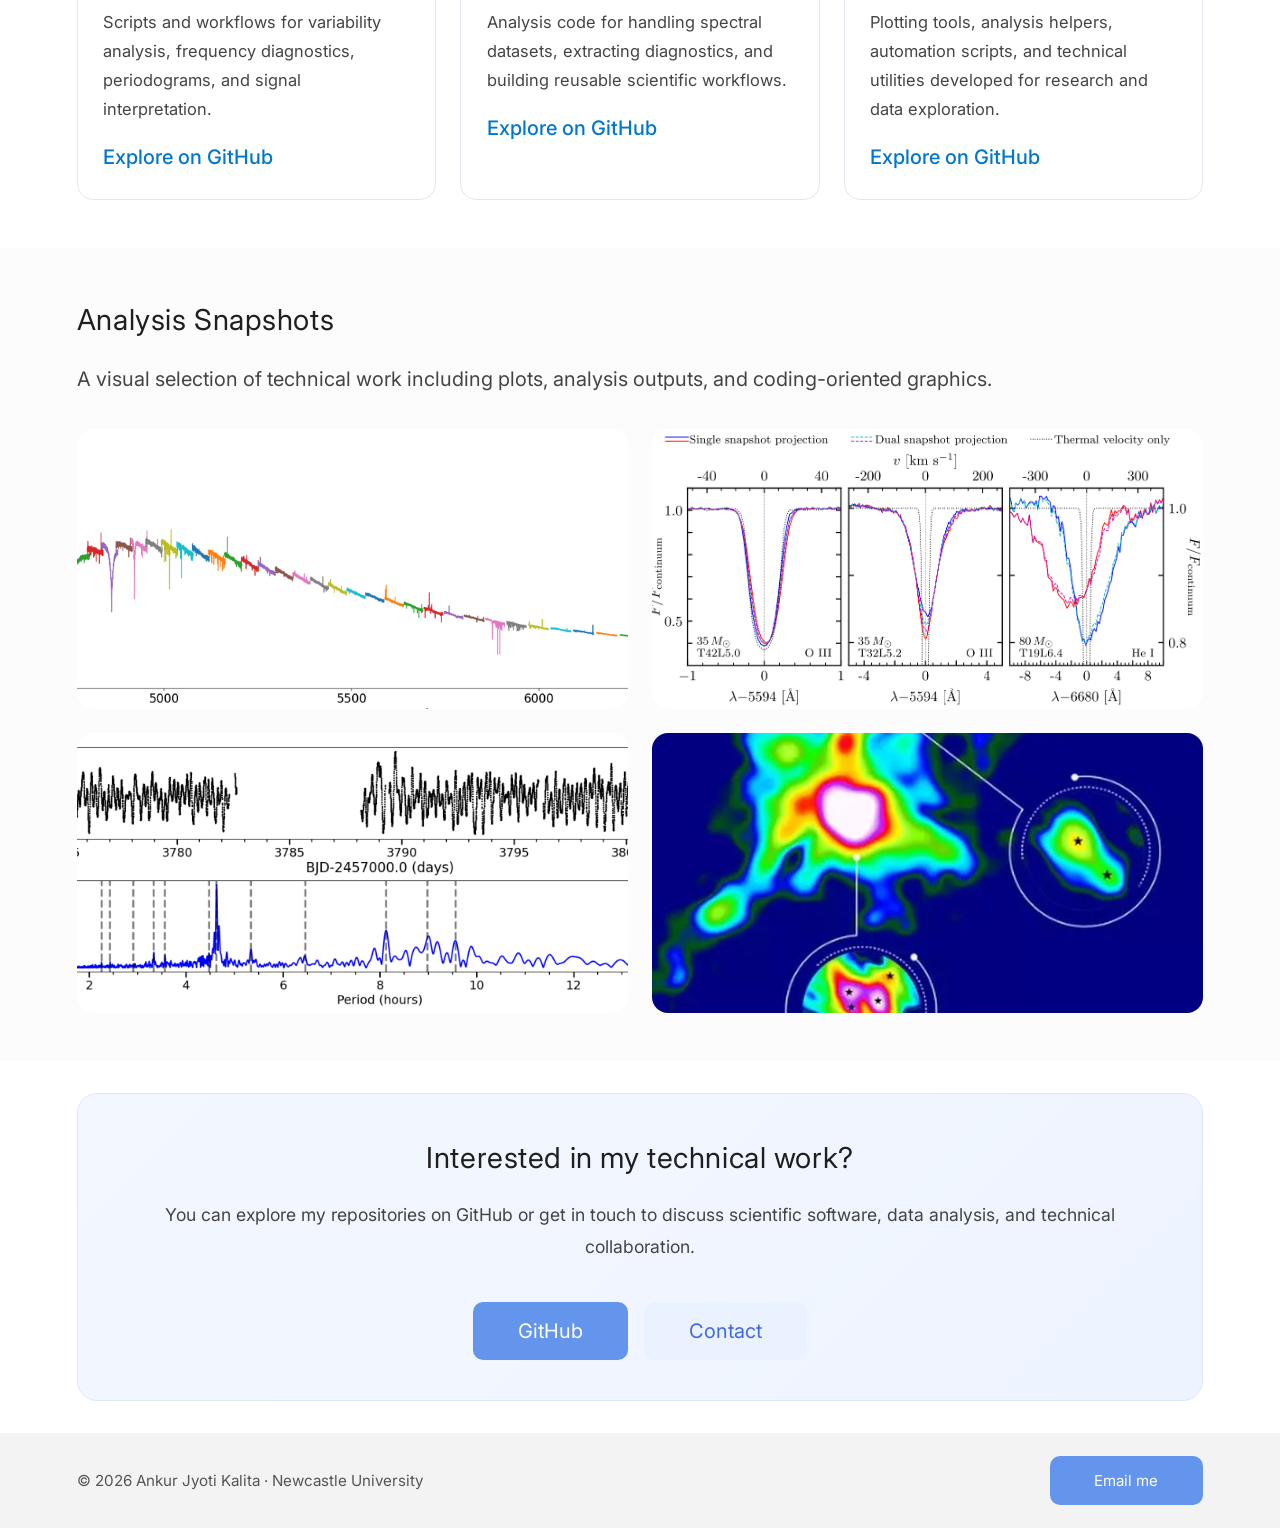
==== commit e2639978: "final look updates" ====
--- a/code.html
+++ b/code.html
@@ -45,7 +45,7 @@
                     </div>
 
                     <div class="code-hero-image">
-                        <img src="assets/images/code_hero.jpg" alt="Data analysis and coding workspace">
+                        <img src="assets/images/multiplicity.jpg" alt="Data analysis and coding workspace">
                     </div>
                 </div>
             </div>
@@ -90,7 +90,7 @@
 
                     <article class="project-feature">
                         <div class="project-image">
-                            <img src="assets/images/project_timeseries.jpg" alt="Time-series analysis plot">
+                            <img src="assets/images/lpv.png" alt="Time-series analysis plot">
                         </div>
                         <div class="project-content">
                             <p class="project-tag">Time-Series Analysis</p>
@@ -113,7 +113,7 @@
 
                     <article class="project-feature reverse">
                         <div class="project-image">
-                            <img src="assets/images/project_spectroscopy.jpg" alt="Spectroscopy analysis figure">
+                            <img src="assets/images/rot_mixing.jpg" alt="Spectroscopy analysis figure">
                         </div>
                         <div class="project-content">
                             <p class="project-tag">Scientific Pipeline Development</p>
@@ -136,7 +136,7 @@
 
                     <article class="project-feature">
                         <div class="project-image">
-                            <img src="assets/images/project_visualisation.jpg" alt="Scientific visualisation and dashboard style plot">
+                            <img src="assets/images/coding.jpg" alt="Scientific visualisation and dashboard style plot">
                         </div>
                         <div class="project-content">
                             <p class="project-tag">Visualisation &amp; Tooling</p>
@@ -239,16 +239,16 @@
 
                 <div class="snapshot-grid">
                     <div class="snapshot-item">
-                        <img src="assets/images/snapshot_1.jpg" alt="Analysis snapshot one">
-                    </div>
-                    <div class="snapshot-item">
-                        <img src="assets/images/snapshot_2.jpg" alt="Analysis snapshot two">
-                    </div>
-                    <div class="snapshot-item">
-                        <img src="assets/images/snapshot_3.jpg" alt="Analysis snapshot three">
-                    </div>
-                    <div class="snapshot-item">
-                        <img src="assets/images/snapshot_4.jpg" alt="Analysis snapshot four">
+                        <img src="assets/images/blaze.png" alt="Analysis snapshot one">
+                    </div>
+                    <div class="snapshot-item">
+                        <img src="assets/images/line_profiles.png" alt="Analysis snapshot two">
+                    </div>
+                    <div class="snapshot-item">
+                        <img src="assets/images/lightcurve.png" alt="Analysis snapshot three">
+                    </div>
+                    <div class="snapshot-item">
+                        <img src="assets/images/multiplicity.jpg" alt="Analysis snapshot four">
                     </div>
                 </div>
             </div>
--- a/css/code.css
+++ b/css/code.css
@@ -9,6 +9,9 @@
     width: min(1300px, 88vw);
 }
 
+.code-page .site-footer .container {
+    width: min(1300px, 88vw);
+}
 
 .code-hero-section {
     padding: 1.02rem 0 1.05rem 0;
@@ -339,3 +342,39 @@
         font-size: 1rem;
     }
 }
+
+/* ================= TYPOGRAPHY REFINEMENT (CODE PAGE) ================= */
+
+/* Navbar */
+.code-page .logo {
+    font-size: 1.6rem;
+}
+
+.code-page .nav-links a {
+    font-size: 1.05rem;
+}
+
+/* Section headings (e.g. Technical Strengths, Featured Projects) */
+.code-page h2 {
+    font-size: 1.8rem;
+    font-weight: 400;
+}
+
+/* Project titles */
+.project-content h3 {
+    font-size: 1.35rem;   /* FIX: was too small */
+}
+
+/* Repo titles */
+.repo-card h3 {
+    font-size: 1.1rem;    /* slightly larger than body */
+}
+
+/* Footer */
+.code-page .site-footer {
+    font-size: 15px;
+}
+
+.code-page .site-footer p {
+    font-size: 0.95rem;
+}
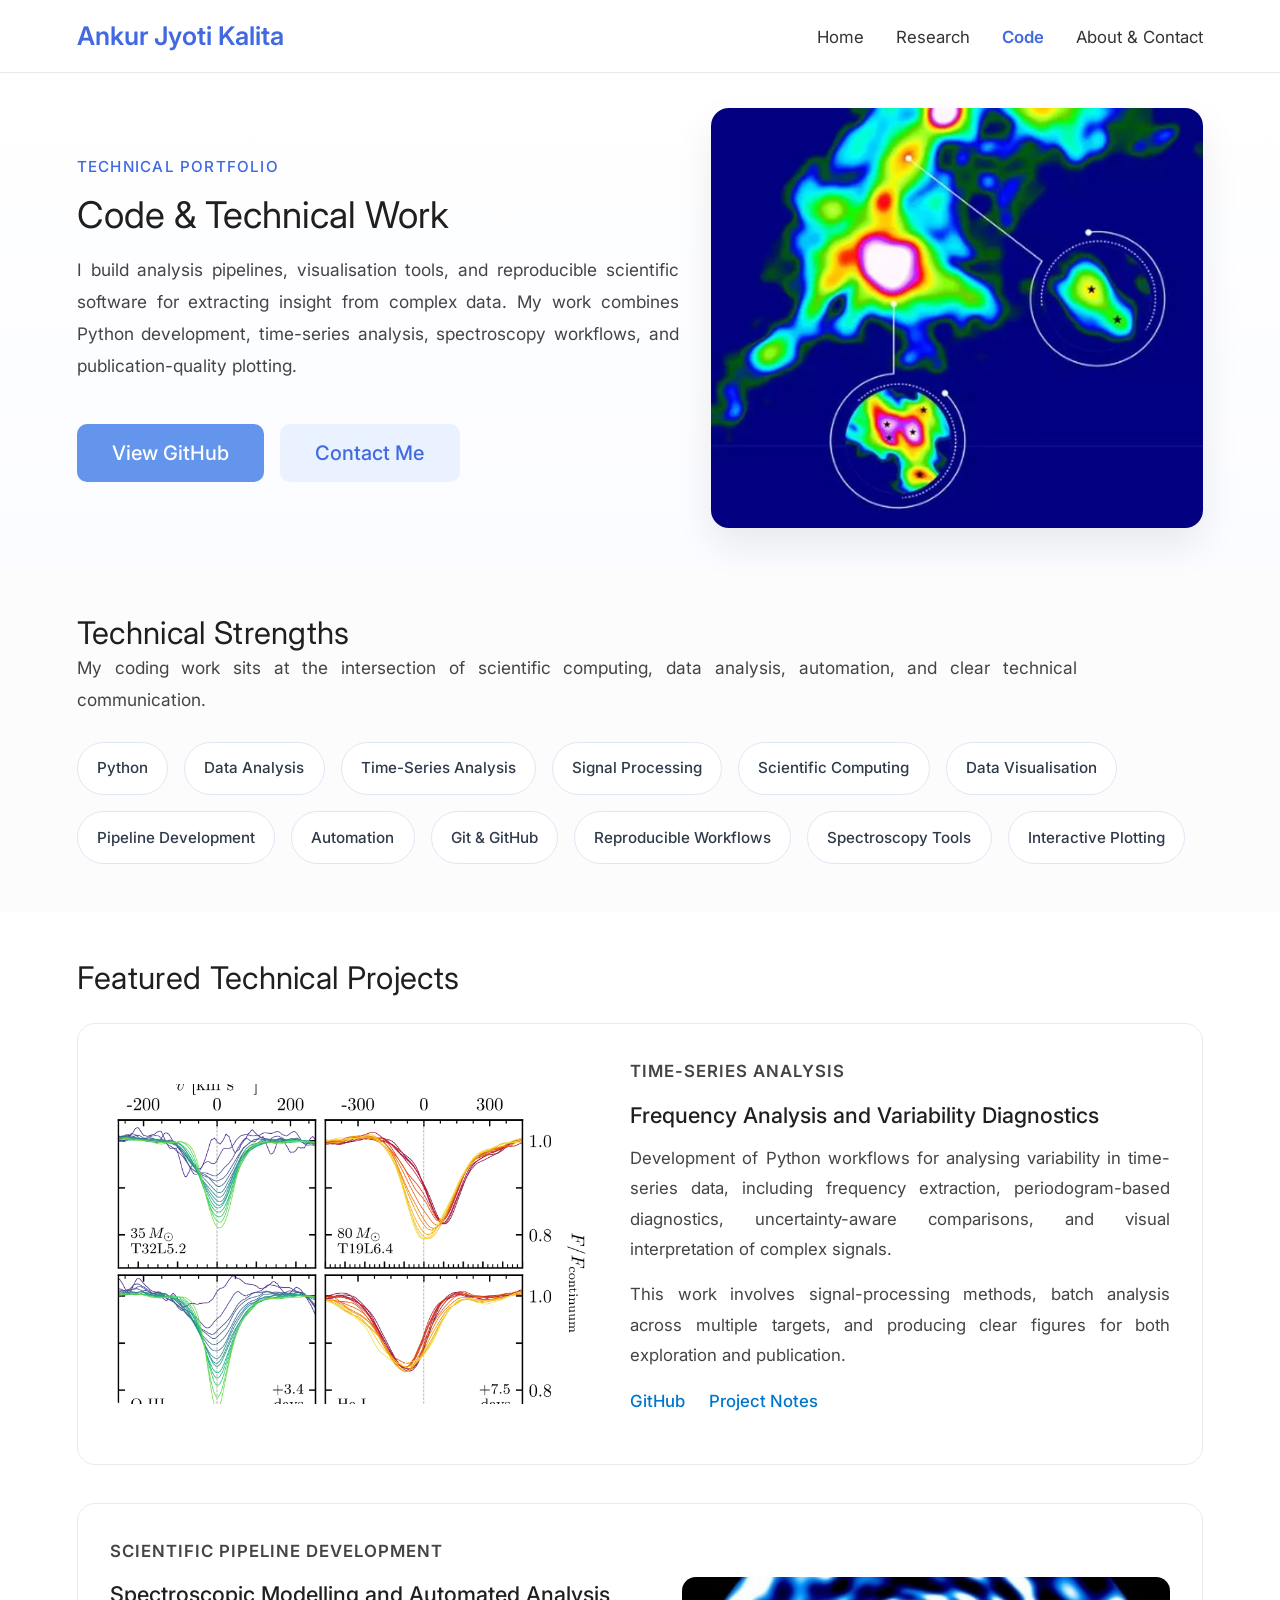
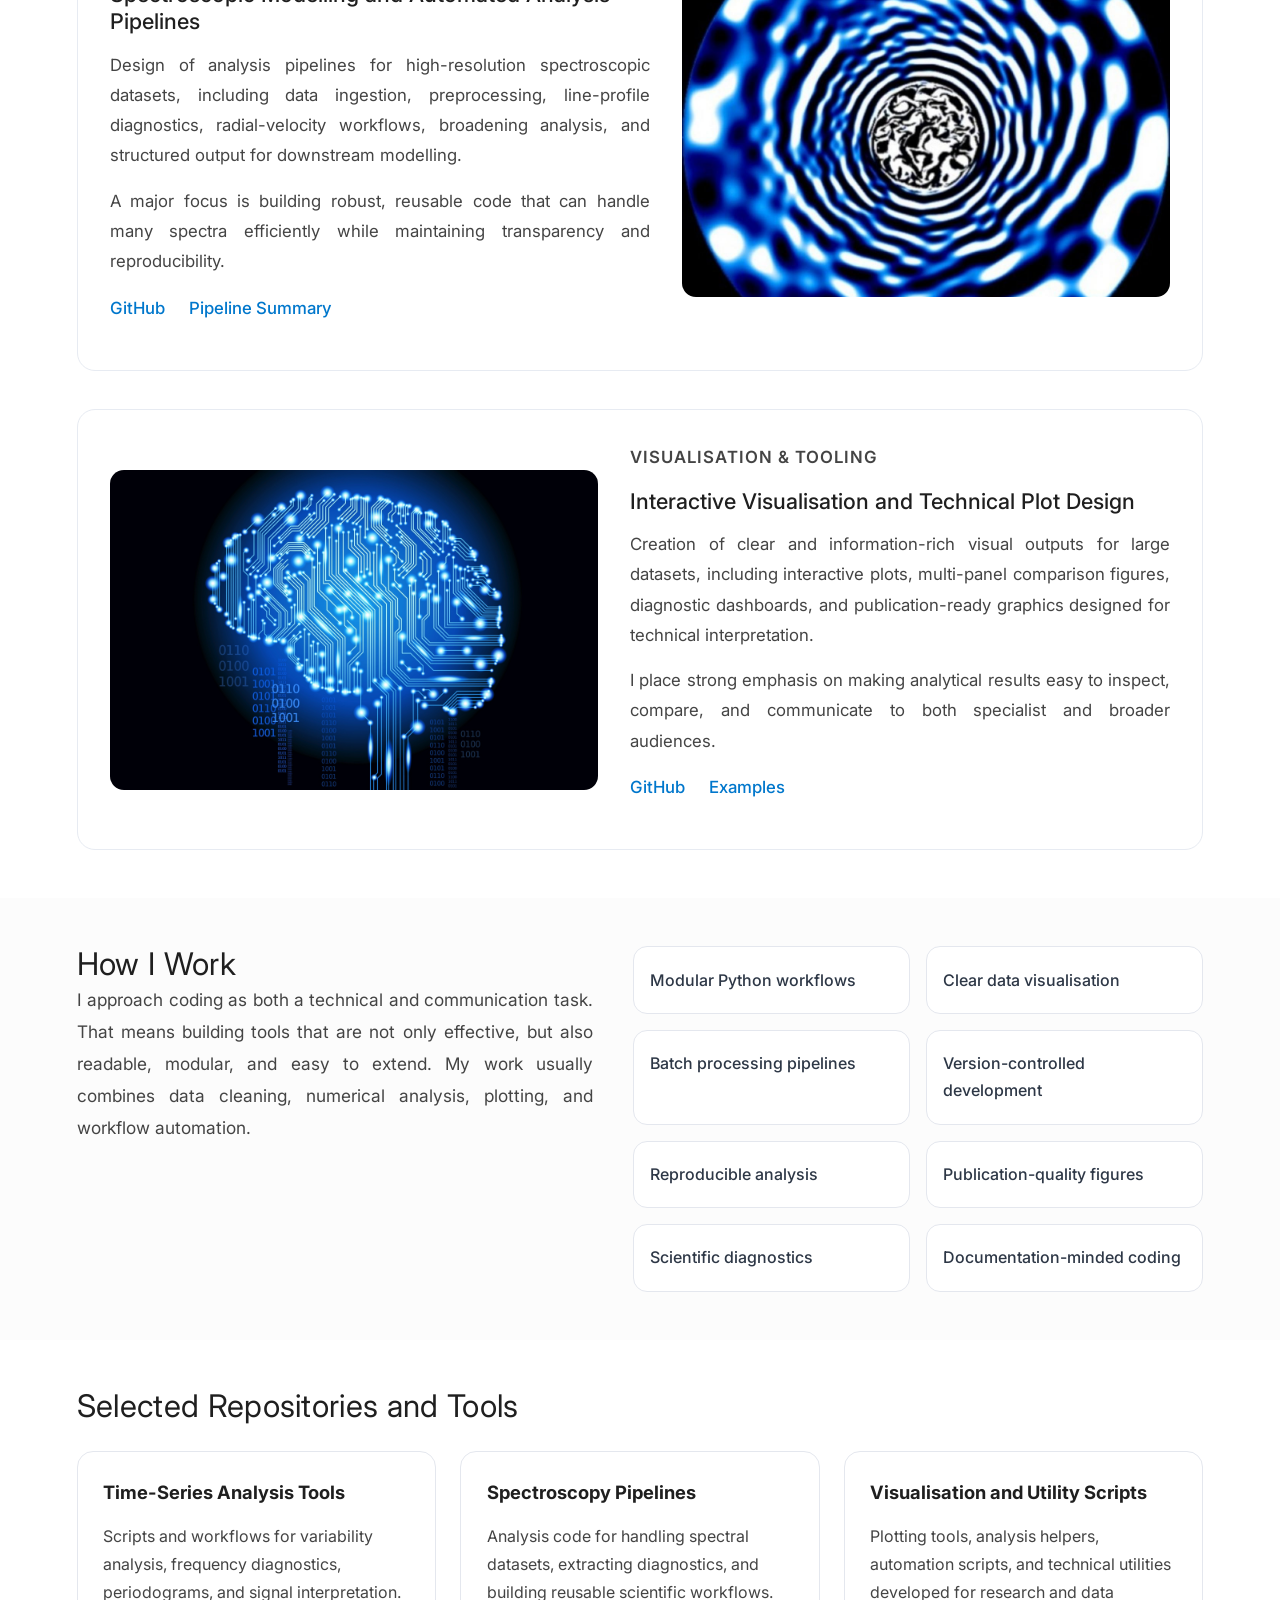
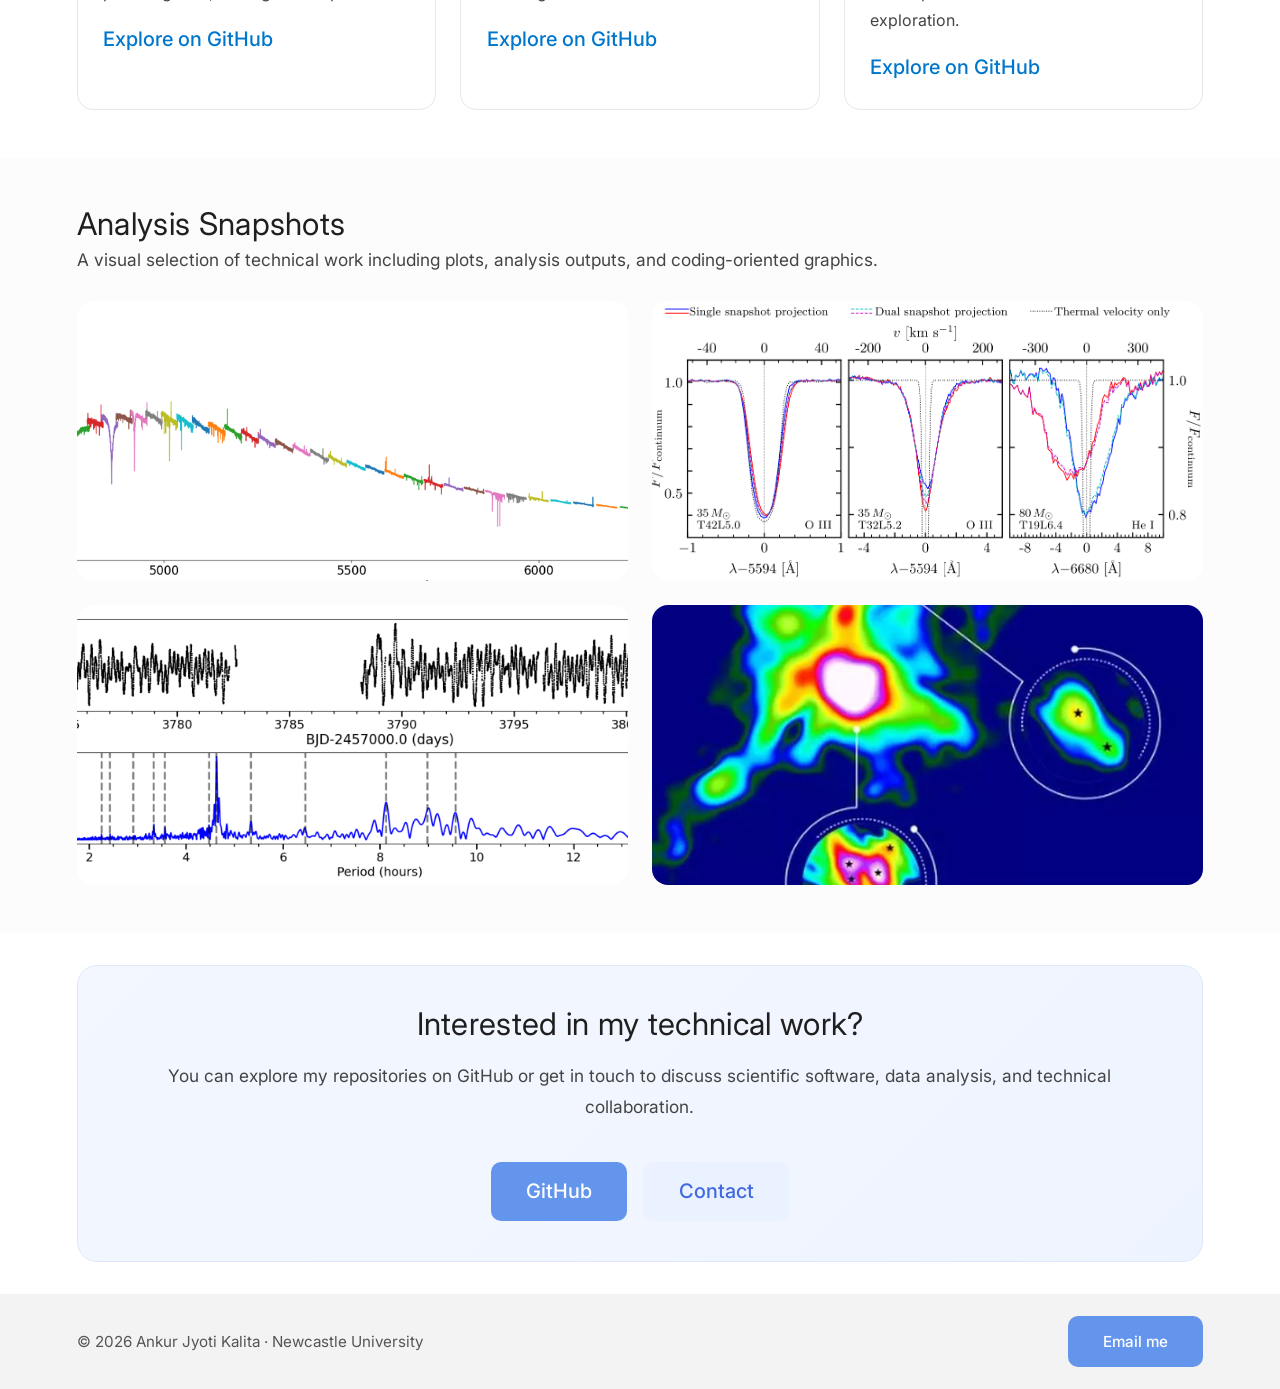
==== commit 23292baa: "code updates" ====
--- a/code.html
+++ b/code.html
@@ -9,7 +9,6 @@
     <link href="https://fonts.googleapis.com/css2?family=Inter:wght@300;400;500;600&display=swap" rel="stylesheet">
 </head>
 <body class="code-page">
-<body>
 
     <nav class="navbar">
         <div class="nav-container">
@@ -25,7 +24,6 @@
 
     <main>
 
-        <!-- Hero / Intro -->
         <section class="code-hero-section">
             <div class="container">
                 <div class="code-hero-grid">
@@ -39,7 +37,7 @@
                         </p>
 
                         <div class="code-hero-buttons">
-                            <a href="https://github.com/Ankurjyoti07/" target="_blank" class="button-link">View GitHub</a>
+                            <a href="https://github.com/Ankurjyoti07/" target="_blank" rel="noopener noreferrer" class="button-link">View GitHub</a>
                             <a href="contact.html" class="button-link secondary-button">Contact Me</a>
                         </div>
                     </div>
@@ -51,7 +49,6 @@
             </div>
         </section>
 
-        <!-- Skills / strengths -->
         <section class="content-section alt-section">
             <div class="container">
                 <div class="section-heading">
@@ -79,7 +76,6 @@
             </div>
         </section>
 
-        <!-- Featured projects -->
         <section class="content-section">
             <div class="container">
                 <div class="section-heading">
@@ -105,7 +101,7 @@
                                 and producing clear figures for both exploration and publication.
                             </p>
                             <p class="project-links">
-                                <a href="https://github.com/Ankurjyoti07/" target="_blank">GitHub</a>
+                                <a href="https://github.com/Ankurjyoti07/" target="_blank" rel="noopener noreferrer">GitHub</a>
                                 <a href="#">Project Notes</a>
                             </p>
                         </div>
@@ -128,7 +124,7 @@
                                 while maintaining transparency and reproducibility.
                             </p>
                             <p class="project-links">
-                                <a href="https://github.com/Ankurjyoti07/" target="_blank">GitHub</a>
+                                <a href="https://github.com/Ankurjyoti07/" target="_blank" rel="noopener noreferrer">GitHub</a>
                                 <a href="#">Pipeline Summary</a>
                             </p>
                         </div>
@@ -151,7 +147,7 @@
                                 and communicate to both specialist and broader audiences.
                             </p>
                             <p class="project-links">
-                                <a href="https://github.com/Ankurjyoti07/" target="_blank">GitHub</a>
+                                <a href="https://github.com/Ankurjyoti07/" target="_blank" rel="noopener noreferrer">GitHub</a>
                                 <a href="#">Examples</a>
                             </p>
                         </div>
@@ -161,7 +157,6 @@
             </div>
         </section>
 
-        <!-- How I work -->
         <section class="content-section alt-section">
             <div class="container">
                 <div class="work-grid">
@@ -188,7 +183,6 @@
             </div>
         </section>
 
-        <!-- Repository highlight -->
         <section class="content-section">
             <div class="container">
                 <div class="section-heading">
@@ -202,7 +196,7 @@
                             Scripts and workflows for variability analysis, frequency diagnostics,
                             periodograms, and signal interpretation.
                         </p>
-                        <a href="https://github.com/Ankurjyoti07/" target="_blank">Explore on GitHub</a>
+                        <a href="https://github.com/Ankurjyoti07/" target="_blank" rel="noopener noreferrer">Explore on GitHub</a>
                     </article>
 
                     <article class="repo-card">
@@ -211,7 +205,7 @@
                             Analysis code for handling spectral datasets, extracting diagnostics,
                             and building reusable scientific workflows.
                         </p>
-                        <a href="https://github.com/Ankurjyoti07/" target="_blank">Explore on GitHub</a>
+                        <a href="https://github.com/Ankurjyoti07/" target="_blank" rel="noopener noreferrer">Explore on GitHub</a>
                     </article>
 
                     <article class="repo-card">
@@ -220,13 +214,12 @@
                             Plotting tools, analysis helpers, automation scripts, and technical utilities
                             developed for research and data exploration.
                         </p>
-                        <a href="https://github.com/Ankurjyoti07/" target="_blank">Explore on GitHub</a>
-                    </article>
-                </div>
-            </div>
-        </section>
-
-        <!-- Snapshot gallery -->
+                        <a href="https://github.com/Ankurjyoti07/" target="_blank" rel="noopener noreferrer">Explore on GitHub</a>
+                    </article>
+                </div>
+            </div>
+        </section>
+
         <section class="content-section alt-section">
             <div class="container">
                 <div class="section-heading">
@@ -254,7 +247,6 @@
             </div>
         </section>
 
-        <!-- Closing CTA -->
         <section class="content-section code-cta-section">
             <div class="container">
                 <div class="code-cta-box">
@@ -264,7 +256,7 @@
                         scientific software, data analysis, and technical collaboration.
                     </p>
                     <div class="code-cta-links">
-                        <a href="https://github.com/Ankurjyoti07/" target="_blank" class="button-link">GitHub</a>
+                        <a href="https://github.com/Ankurjyoti07/" target="_blank" rel="noopener noreferrer" class="button-link">GitHub</a>
                         <a href="contact.html" class="button-link secondary-button">Contact</a>
                     </div>
                 </div>
--- a/css/styles.css
+++ b/css/styles.css
@@ -1,12 +1,18 @@
-/* ================= RESET / BASE ================= */
-* {
+/* =========================
+   RESET / BASE
+   ========================= */
+*,
+*::before,
+*::after {
+    box-sizing: border-box;
     margin: 0;
     padding: 0;
-    box-sizing: border-box;
 }
 
 :root {
-    --text: #4169E1;
+    --site-width: min(1300px, 88vw);
+    --text: #1f1f1f;
+    --body: #2b2b2b;
     --muted: #444;
     --muted-2: #555;
     --bg: #f9f9f9;
@@ -14,32 +20,49 @@
     --border: #e3e3e3;
     --border-light: #e8e8e8;
     --footer-bg: #f3f3f3;
-    --accent: #6495ED;
+    --accent: #4169e1;
+    --accent-soft: #6495ed;
     --accent-dark: #163955;
+    --link: #0077cc;
+}
+
+html {
+    scroll-behavior: smooth;
 }
 
 body {
-    font-family: 'Inter', -apple-system, BlinkMacSystemFont, "Segoe UI", Roboto, sans-serif;
-    font-size: 20px;        /*increase from default (~16px) */
+    font-family: "Inter", -apple-system, BlinkMacSystemFont, "Segoe UI", Roboto, sans-serif;
+    font-size: 20px;
     line-height: 1.7;
-    color: #2b2b2b;
-    background-color: #f9f9f9;
-}
-
-/* shared width for navbar + content */
+    color: var(--body);
+    background-color: var(--bg);
+}
+
+img {
+    display: block;
+    max-width: 100%;
+}
+
+a {
+    color: inherit;
+}
+
+/* Shared width for navbar, content, and footer */
 .container,
 .nav-container {
-    width: min(1600px, 92vw);
+    width: var(--site-width);
     margin: 0 auto;
 }
 
-/* ================= NAVBAR ================= */
+/* =========================
+   NAVBAR
+   ========================= */
 .navbar {
-    background: var(--white);
-    border-bottom: 1px solid var(--border-light);
     position: sticky;
     top: 0;
     z-index: 1000;
+    background: var(--white);
+    border-bottom: 1px solid var(--border-light);
 }
 
 .nav-container {
@@ -47,32 +70,35 @@
     justify-content: space-between;
     align-items: center;
     min-height: 72px;
+    gap: 2rem;
 }
 
 .logo {
+    font-size: 1.6rem;
     font-weight: 600;
-    font-size: 1.9rem;
     line-height: 1;
-    color: var(--text);
+    color: var(--accent);
+    white-space: nowrap;
 }
 
 .nav-links {
     list-style: none;
     display: flex;
+    align-items: center;
     gap: 2rem;
-    align-items: center;
+    flex-wrap: wrap;
 }
 
 .nav-links a {
     text-decoration: none;
     color: #333;
-    font-size: 1.25rem;
+    font-size: 1.05rem;
     line-height: 1;
     transition: color 0.2s ease;
 }
 
 .nav-links a:hover {
-    color: #0077cc;
+    color: var(--link);
 }
 
 .nav-links a.active {
@@ -80,8 +106,12 @@
     font-weight: 600;
 }
 
-/* ================= GENERAL SECTIONS ================= */
-section {
+/* =========================
+   SHARED SECTIONS / TYPE
+   ========================= */
+section,
+header,
+footer {
     background: var(--white);
 }
 
@@ -93,14 +123,98 @@
     background: #fcfcfc;
 }
 
+.section-heading {
+    margin-bottom: 1.6rem;
+}
+
+h1,
+h2,
+h3,
+h4 {
+    color: var(--text);
+}
+
 h2 {
-    font-size: 2.6rem;
-    font-weight: 300;         /* thin look */
-    letter-spacing: 0.02em;   /* airy spacing */
-    color: #1f1f1f;           /* darker charcoal */
-}
-
-/* ================= HOME BANNER ================= */
+    font-size: 2.1rem;
+    font-weight: 400;
+    letter-spacing: 0.01em;
+    line-height: 1.2;
+}
+
+.lead-text {
+    font-size: 1.08rem;
+    line-height: 1.85;
+    color: var(--muted);
+    text-align: justify;
+    text-justify: inter-word;
+    margin-bottom: 1.2rem;
+}
+
+.lead-text:last-child {
+    margin-bottom: 0;
+}
+
+/* =========================
+   SHARED LINKS / BUTTONS
+   ========================= */
+.button-link {
+    display: inline-block;
+    margin-top: 1rem;
+    padding: 0.78rem 2.2rem;
+    background: var(--accent-soft);
+    color: var(--white);
+    text-decoration: none;
+    border-radius: 10px;
+    font-weight: 500;
+    transition: background 0.2s ease, transform 0.2s ease;
+}
+
+.button-link:hover {
+    background: var(--accent-dark);
+    transform: translateY(-1px);
+}
+
+.item-links {
+    margin-top: 0.85rem;
+}
+
+.item-links a {
+    text-decoration: none;
+    color: var(--link);
+    margin-right: 1rem;
+    font-weight: 500;
+}
+
+.item-links a:hover {
+    text-decoration: underline;
+}
+
+/* =========================
+   SHARED PAGE HEADER
+   ========================= */
+.page-header {
+    padding: 3rem 0 2rem 0;
+    border-bottom: 1px solid var(--border-light);
+}
+
+.page-header h1 {
+    font-size: 2.3rem;
+    font-weight: 600;
+    margin-bottom: 0.8rem;
+}
+
+.page-intro {
+    max-width: 1000px;
+    font-size: 1.08rem;
+    line-height: 1.8;
+    color: var(--muted-2);
+    text-align: justify;
+    text-justify: inter-word;
+}
+
+/* =========================
+   HOME BANNER
+   ========================= */
 .home-banner {
     position: relative;
     min-height: 60vh;
@@ -128,6 +242,7 @@
     font-size: 3.2rem;
     font-weight: 600;
     margin-bottom: 0.5rem;
+    color: var(--white);
 }
 
 .banner-content p {
@@ -135,31 +250,9 @@
     opacity: 0.95;
 }
 
-/* ================= HOMEPAGE TEXT BLOCK ================= */
-.section-heading {
-    margin-bottom: 2rem;
-}
-
-.section-heading h2 {
-    margin-bottom: 1rem;
-}
-
-.lead-text {
-    font-size: 1.25rem;
-    line-height: 1.8;
-    color: #444;              /* softer than heading */
-    max-width: none;
-    text-align: justify;
-    text-justify: inter-word;
-    margin-bottom: 1.2rem
-}
-
-.lead-text strong {
-    font-weight: 500;
-    color: #1f1f1f;
-}
-
-/* ================= FEATURE GRID ================= */
+/* =========================
+   HOMEPAGE FEATURE GRID
+   ========================= */
 .feature-grid {
     display: grid;
     grid-template-columns: repeat(3, minmax(0, 1fr));
@@ -169,25 +262,17 @@
 }
 
 .feature-card {
-    background: white;
-    border: none;
+    background: var(--white);
     padding: 1.8rem;
     text-align: center;
 }
-
-
-.feature-card:hover {
-    transform: none /*translateY(-6px)*/;
-    box-shadow:none /* 0 14px 30px rgba(0, 0, 0, 0.10)*/;
-}
-
 
 .feature-image-wrap {
     width: 400px;
     height: 280px;
+    margin: 0 auto 1.2rem auto;
+    overflow: hidden;
     border-radius: 50%;
-    overflow: hidden;
-    margin: 0 auto 1.2rem auto;
     border: 4px solid #f2f2f2;
 }
 
@@ -197,166 +282,24 @@
     object-fit: cover;
 }
 
-
 .feature-card h3 {
     margin-top: 0.5rem;
     margin-bottom: 0.6rem;
+    font-size: 1.35rem;
+    font-weight: 500;
 }
 
 .feature-card p {
-    font-size: 1.15rem;
+    font-size: 1.08rem;
     line-height: 1.75;
-    color: #444;
-}
-
-
-/* ================= BUTTONS / LINKS ================= */
-
-.button-link {
-    display: inline-block;
-    margin-top: 1rem;
-    padding: 0.75rem 2.8rem;
-    background: var(--accent);
-    color: var(--white);
-    text-decoration: none;
-    border-radius: 10px;
-    font-weight: 400;
-    transition: background 0.2s ease;
-}
-
-.button-link:hover {
-    background: var(--accent-dark);
-}
-
-.item-links {
-    margin-top: 12px;
-}
-
-.item-links a {
-    text-decoration: none;
-    color: #0077cc;
-    margin-right: 18px;
-    font-weight: 500;
-}
-
-.item-links a:hover {
-    text-decoration: underline;
-}
-
-/* ================= PAGE HEADER ================= */
-.page-header {
-    background: var(--white);
-    padding: 60px 0 30px 0;
-    border-bottom: 1px solid var(--border-light);
-}
-
-.page-header h1 {
-    font-size: 36px;
-    font-weight: 600;
-    margin-bottom: 12px;
-    color: #1f1f1f;
-}
-
-.page-intro {
-    width: 100%;
-    max-width: none;
-    font-size: 20px;
-    color: var(--muted-2);
-    line-height: 1.75;
-}
-
-/* ================= CARD GRID (GENERIC) ================= */
-.card-grid {
-    display: grid;
-    grid-template-columns: repeat(auto-fit, minmax(260px, 1fr));
-    gap: 20px;
-    margin-top: 20px;
-}
-
-.info-card {
-    background: var(--white);
-    border: 1px solid var(--border);
-    border-radius: 10px;
-    padding: 22px;
-    transition: transform 0.2s ease, border-color 0.2s ease;
-}
-
-.info-card:hover {
-    transform: translateY(-3px);
-    border-color: #0077cc;
-}
-
-.info-card h3 {
-    margin-bottom: 10px;
-    font-size: 20px;
-    color: var(--text);
-}
-
-/* ================= STACKED LIST ================= */
-.stack-list {
-    display: flex;
-    flex-direction: column;
-    gap: 18px;
-    margin-top: 20px;
-}
-
-.stack-item {
-    background: var(--white);
-    border: 1px solid var(--border);
-    border-radius: 10px;
-    padding: 22px;
-}
-
-.stack-item h3 {
-    margin-bottom: 10px;
-    font-size: 21px;
-    color: var(--text);
-}
-
-.stack-item h4 {
-    font-size: 18px;
-    margin-bottom: 6px;
-}
-
-/* ================= RESEARCH PAGE: TWO COLUMN LAYOUT ================= */
-.two-column-layout {
-    display: grid;
-    grid-template-columns: 1fr 1fr;
-    gap: 40px;
-    margin-top: 25px;
-}
-
-.column h3 {
-    margin-bottom: 15px;
-    font-size: 22px;
-}
-
-.publication-list {
-    display: flex;
-    flex-direction: column;
-    gap: 18px;
-}
-
-.publication-item {
-    border-bottom: 1px solid #e5e5e5;
-    padding-bottom: 12px;
-}
-
-.pub-title {
-    font-weight: 500;
-    font-size: 16px;
-    color: var(--text);
-}
-
-.pub-meta {
-    font-size: 14px;
-    color: #666;
-    margin-top: 3px;
-}
-
-/* ================= USEFUL LINKS ================= */
+    color: var(--muted);
+}
+
+/* =========================
+   USEFUL LINKS
+   ========================= */
 .useful-links-section {
-    background: var(--accent);
+    background: var(--accent-soft);
     color: var(--white);
     padding: 2rem 0;
 }
@@ -390,16 +333,14 @@
     text-decoration: underline;
 }
 
-/* ================= FOOTER ================= */
-footer,
+/* =========================
+   FOOTER
+   ========================= */
 .site-footer {
     background: var(--footer-bg);
-    font-size: 18px;
+    padding: 1.4rem 0;
+    font-size: 0.95rem;
     color: var(--muted-2);
-}
-
-.site-footer {
-    padding: 1.4rem 0;
 }
 
 .footer-flex {
@@ -413,19 +354,25 @@
     margin-top: 0;
 }
 
-/* ================= RESPONSIVE ================= */
+/* =========================
+   RESPONSIVE
+   ========================= */
 @media (max-width: 1100px) {
     .feature-grid {
         grid-template-columns: repeat(2, minmax(0, 1fr));
     }
+
+    .feature-image-wrap {
+        width: 260px;
+        height: 260px;
+    }
 }
 
 @media (max-width: 900px) {
     .links-columns,
-    .footer-flex,
-    .two-column-layout {
+    .footer-flex {
+        display: grid;
         grid-template-columns: 1fr;
-        display: grid;
     }
 
     .banner-content h1 {
@@ -433,16 +380,24 @@
     }
 
     .feature-image-wrap {
-        width: 180px;
-        height: 180px;
+        width: 220px;
+        height: 220px;
+    }
+
+    .nav-container {
+        min-height: 68px;
     }
 
     .logo {
-        font-size: 1.5rem;
+        font-size: 1.45rem;
     }
 
     .nav-links {
         gap: 1rem;
+    }
+
+    .nav-links a {
+        font-size: 1rem;
     }
 }
 
@@ -459,7 +414,6 @@
     }
 
     .nav-links {
-        flex-wrap: wrap;
         justify-content: center;
     }
 
@@ -478,6 +432,11 @@
     .banner-content p,
     .lead-text,
     .page-intro {
-        font-size: 1.2rem;
-    }
-}
+        font-size: 1rem;
+    }
+
+    .feature-image-wrap {
+        width: 200px;
+        height: 200px;
+    }
+}
--- a/css/code.css
+++ b/css/code.css
@@ -1,52 +1,41 @@
 /* ================= CODE PAGE HERO ================= */
 
-/* ================= CODE PAGE WIDTH CONTROL ================= */
-
-/* Make content narrower than homepage */
-.code-hero-section .container,
-.content-section .container,
-.code-cta-section .container {
-    width: min(1300px, 88vw);
-}
-
-.code-page .site-footer .container {
-    width: min(1300px, 88vw);
-}
-
 .code-hero-section {
-    padding: 1.02rem 0 1.05rem 0;
+    padding: 2.2rem 0 2.4rem 0;
     background: linear-gradient(to bottom, #ffffff 0%, #fbfcff 100%);
 }
 
 .code-hero-grid {
     display: grid;
     grid-template-columns: 1.1fr 0.9fr;
-    gap: 1rem;
+    gap: 2rem;
     align-items: center;
 }
 
 .code-kicker {
-    font-size: 1rem;
-    font-weight: 200;
+    font-size: 0.95rem;
+    font-weight: 500;
     letter-spacing: 0.08em;
     text-transform: uppercase;
     color: var(--accent);
-    margin-bottom: 1rem;
+    margin-bottom: 0.9rem;
 }
 
 .code-hero-text h1 {
-    font-size: 1.8rem;
-    font-weight: 200;
+    font-size: 2.3rem;
+    font-weight: 400;
     line-height: 1.15;
     color: #1f1f1f;
-    margin-bottom: 1.2rem;
+    margin-bottom: 1.1rem;
 }
 
 .code-hero-lead {
-    font-size: 1.02rem;
+    font-size: 1.08rem;
     line-height: 1.85;
     color: #444;
-    margin-bottom: 1.8rem;
+    margin-bottom: 1.6rem;
+    text-align: justify;
+    text-justify: inter-word;
 }
 
 .code-hero-buttons {
@@ -57,11 +46,17 @@
 
 .secondary-button {
     background: #eaf1ff;
-    color: var(--text);
+    color: var(--accent);
 }
 
 .secondary-button:hover {
     background: #d9e7ff;
+}
+
+/* keep secondary button text blue on hover */
+.secondary-button:hover,
+.secondary-button:focus {
+    color: var(--accent);
 }
 
 .code-hero-image img {
@@ -69,16 +64,21 @@
     height: 420px;
     object-fit: cover;
     border-radius: 18px;
-    display: block;
     box-shadow: 0 18px 38px rgba(0, 0, 0, 0.08);
 }
 
 
-/* ================= NAVBAR WIDTH FIX (CODE PAGE ONLY) ================= */
-
-.code-page .nav-container {
-    width: min(1300px, 88vw);
-}
+/* ================= PAGE TYPOGRAPHY ================= */
+
+.code-page h2 {
+    font-size: 1.95rem;
+    font-weight: 400;
+}
+
+.code-page .lead-text {
+    max-width: 1000px;
+}
+
 
 /* ================= SKILLS ================= */
 
@@ -94,17 +94,18 @@
     background: #ffffff;
     border: 1px solid #dfe7f5;
     border-radius: 999px;
-    font-size: 0.9rem;
+    font-size: 0.95rem;
     color: #2f3a4a;
     font-weight: 500;
 }
+
 
 /* ================= PROJECT SHOWCASE ================= */
 
 .project-showcase {
     display: flex;
     flex-direction: column;
-    gap: 3rem;
+    gap: 2.4rem;
     margin-top: 1rem;
 }
 
@@ -136,11 +137,10 @@
     height: 320px;
     object-fit: cover;
     border-radius: 14px;
-    display: block;
 }
 
 .project-tag {
-    font-size: 0.85rem;
+    font-size: 0.82rem;
     font-weight: 600;
     color: var(--accent);
     text-transform: uppercase;
@@ -149,27 +149,29 @@
 }
 
 .project-content h3 {
-    font-size: 1rem;
-    font-weight: 500;
-    line-height: 1.2;
+    font-size: 1.35rem;
+    font-weight: 500;
+    line-height: 1.25;
     color: #1f1f1f;
-    margin-bottom: 1rem;
+    margin-bottom: 0.9rem;
 }
 
 .project-content p {
-    font-size: 1.08rem;
+    font-size: 1.05rem;
     line-height: 1.8;
     color: #444;
-    margin-bottom: 1rem;
+    margin-bottom: 0.95rem;
+    text-align: justify;
+    text-justify: inter-word;
 }
 
 .project-links {
-    margin-top: 1.01rem;
+    margin-top: 1rem;
 }
 
 .project-links a {
     text-decoration: none;
-    color: #0077cc;
+    color: var(--link);
     margin-right: 1.2rem;
     font-weight: 500;
 }
@@ -177,6 +179,7 @@
 .project-links a:hover {
     text-decoration: underline;
 }
+
 
 /* ================= HOW I WORK ================= */
 
@@ -198,12 +201,13 @@
     border: 1px solid #e4e7ee;
     border-radius: 14px;
     padding: 1.2rem 1rem;
-    font-size: 1.02rem;
+    font-size: 1rem;
     font-weight: 500;
     color: #2d3746;
 }
 
-/* ================= REPO GRID ================= */
+
+/* ================= REPOSITORIES ================= */
 
 .repo-grid {
     display: grid;
@@ -220,13 +224,13 @@
 }
 
 .repo-card h3 {
-    font-size: 1.03rem;
+    font-size: 1.15rem;
     margin-bottom: 0.8rem;
     color: #1f1f1f;
 }
 
 .repo-card p {
-    font-size: 1.03rem;
+    font-size: 1rem;
     line-height: 1.75;
     color: #444;
     margin-bottom: 1rem;
@@ -234,7 +238,7 @@
 
 .repo-card a {
     text-decoration: none;
-    color: #0077cc;
+    color: var(--link);
     font-weight: 500;
 }
 
@@ -242,22 +246,32 @@
     text-decoration: underline;
 }
 
-/* ================= SNAPSHOT GRID ================= */
+
+/* ================= SNAPSHOTS ================= */
 
 .snapshot-grid {
     display: grid;
     grid-template-columns: repeat(2, minmax(0, 1fr));
     gap: 1.5rem;
     margin-top: 1rem;
+}
+
+.snapshot-item {
+    overflow: hidden;
+    border-radius: 16px;
 }
 
 .snapshot-item img {
     width: 100%;
     height: 280px;
     object-fit: cover;
-    display: block;
-    border-radius: 16px;
-}
+    transition: transform 0.3s ease;
+}
+
+.snapshot-item:hover img {
+    transform: scale(1.02);
+}
+
 
 /* ================= CTA ================= */
 
@@ -279,9 +293,9 @@
 }
 
 .code-cta-box p {
-    max-width: 1050px;
+    max-width: 960px;
     margin: 0 auto 1.5rem auto;
-    font-size: 1.1rem;
+    font-size: 1.08rem;
     line-height: 1.8;
     color: #444;
 }
@@ -292,6 +306,7 @@
     flex-wrap: wrap;
     gap: 1rem;
 }
+
 
 /* ================= RESPONSIVE ================= */
 
@@ -317,11 +332,11 @@
     }
 
     .code-hero-text h1 {
-        font-size: 1.1rem;
+        font-size: 1.9rem;
     }
 
     .project-content h3 {
-        font-size: 1.1rem;
+        font-size: 1.2rem;
     }
 }
 
@@ -341,40 +356,8 @@
     .code-cta-box p {
         font-size: 1rem;
     }
-}
-
-/* ================= TYPOGRAPHY REFINEMENT (CODE PAGE) ================= */
-
-/* Navbar */
-.code-page .logo {
-    font-size: 1.6rem;
-}
-
-.code-page .nav-links a {
-    font-size: 1.05rem;
-}
-
-/* Section headings (e.g. Technical Strengths, Featured Projects) */
-.code-page h2 {
-    font-size: 1.8rem;
-    font-weight: 400;
-}
-
-/* Project titles */
-.project-content h3 {
-    font-size: 1.35rem;   /* FIX: was too small */
-}
-
-/* Repo titles */
-.repo-card h3 {
-    font-size: 1.1rem;    /* slightly larger than body */
-}
-
-/* Footer */
-.code-page .site-footer {
-    font-size: 15px;
-}
-
-.code-page .site-footer p {
-    font-size: 0.95rem;
-}
+
+    .code-page h2 {
+        font-size: 1.7rem;
+    }
+}
